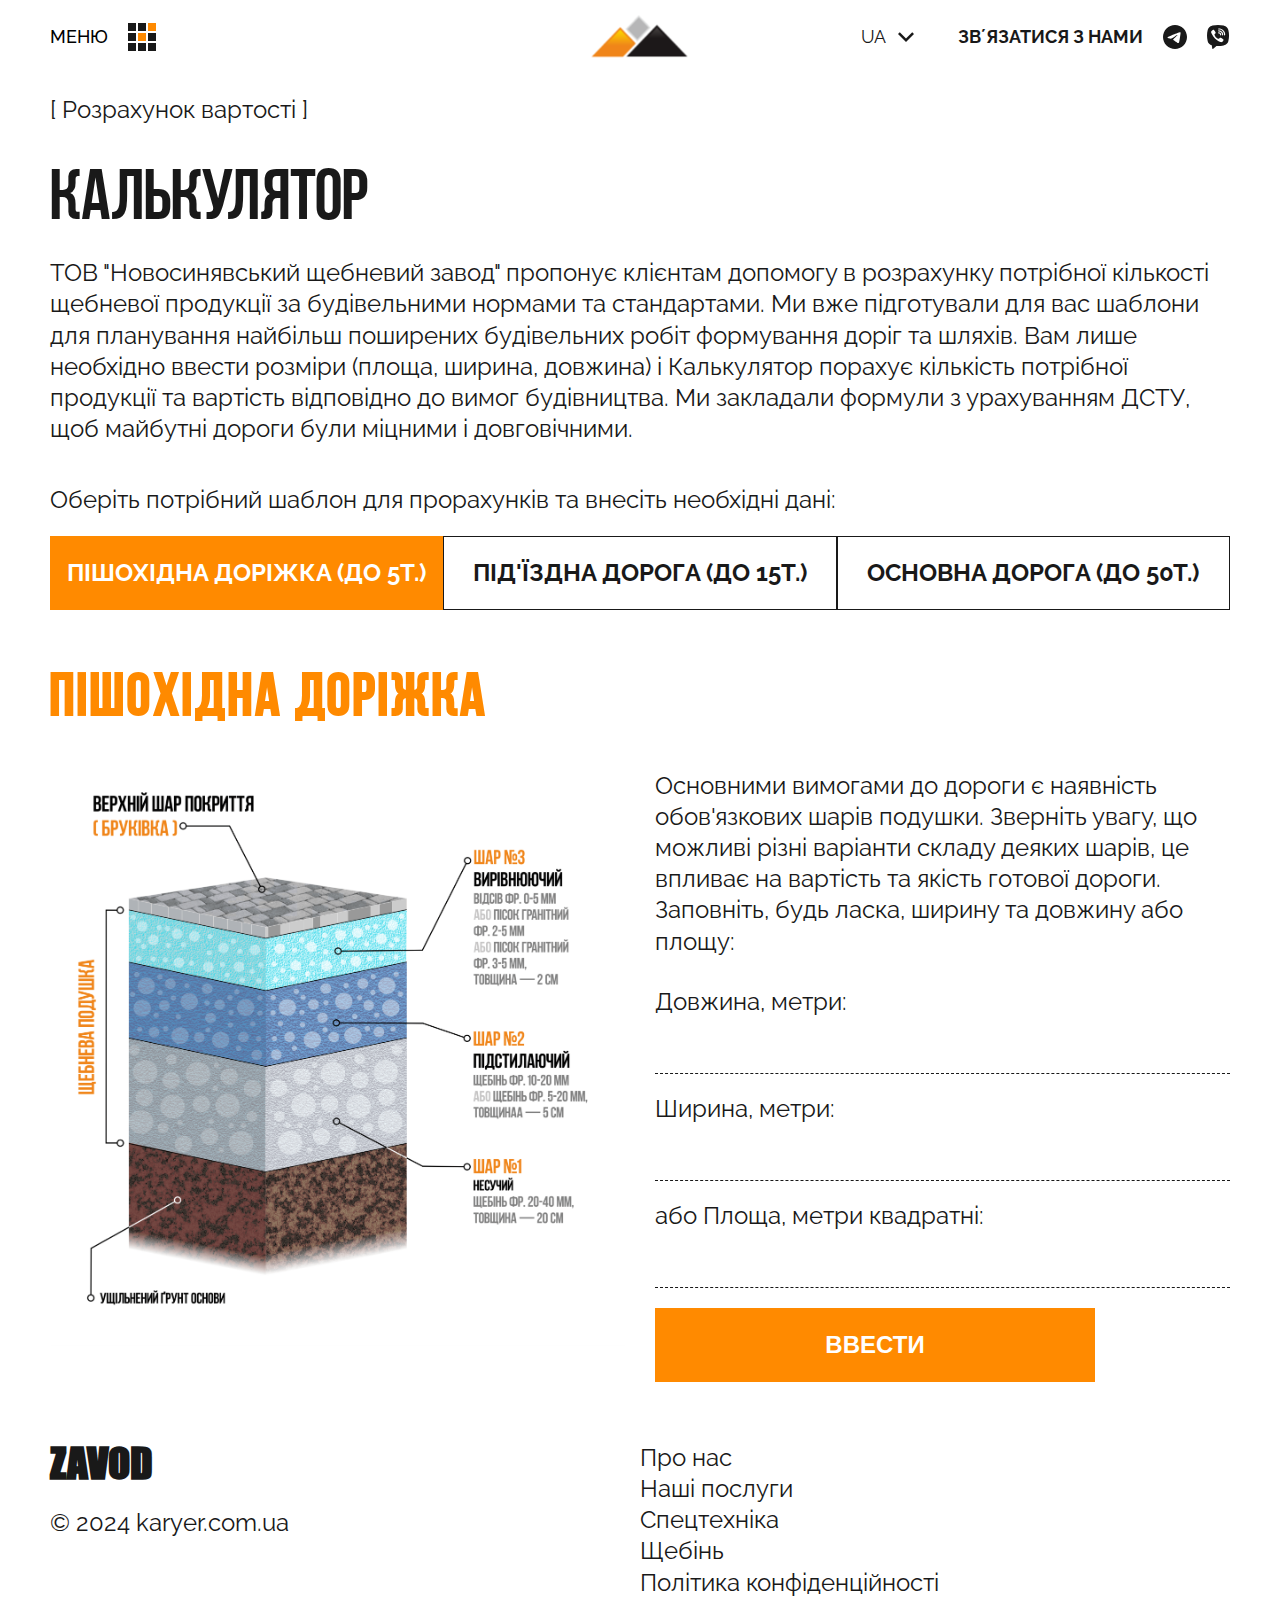
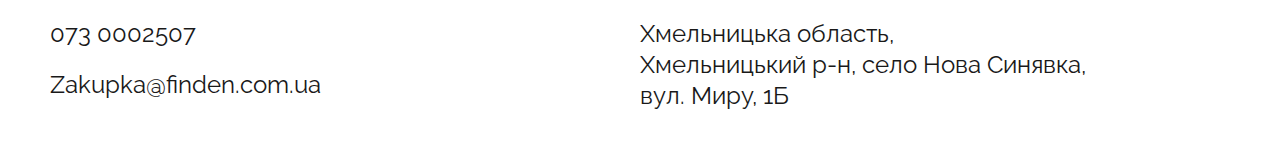
==== calculator.html @ 036e095b "Added action buttons to calculator page" ====
<!DOCTYPE html>
<html>
<head lang="en">
    <title></title>
    <meta charset="utf-8">
    <meta name="keywords" content="">
    <meta name="description" content="">
    <meta name="format-detection" content="telephone=no">
    <meta name="viewport" content="width=device-width">
    <link type="text/css" rel="stylesheet" href="assets/css/slick.css">
    <link type="text/css" rel="stylesheet" href="assets/css/styles.css">
    <link type="text/css" rel="stylesheet" href="assets/fonts/fonts.css">
</head>
<body>
<div class="wrap">
    <header>
        <div class="header__inner-wrap">
            <div class="header__menu-block open-block">
                <button>
                    <span>Меню</span>
                    <img src="assets/images/menu.svg" alt="menu"/>
                </button>
            </div>
            <div class="header__menu-block close-block">
                <button>
                    <img src="assets/images/close.svg" alt="menu"/>
                    <span>Закрити</span>
                </button>
            </div>
            <a href="index.html" class="header__logo">
                <img src="assets/images/logo.png" alt="logo"/>
            </a>
            <div class="header__info-block">
                <div class="lang-dropdown">
                    <div class="lang-dropdown__main">
                        <span class="lang-dropdown__selected">UA</span>
                        <img src="assets/images/arrow_up.svg" alt="arrow_up"/>
                    </div>
                    <ul class="lang-dropdown__options">
                        <li><a href="#">UA</a></li>
                        <li><a href="#">EN</a></li>
                    </ul>
                </div>
                <div class="social-block">
                    <span>Звʼязатися з нами</span>
                    <a href="#"><img src="assets/images/telegram.svg" alt="telegram"/></a>
                    <a href="#"><img src="assets/images/viber.svg" alt="viber"/></a>
                </div>
            </div>
            <div class="header__menu">
                <div class="header__menu-wrap">
                    <ul class="header__main-list">
                        <li>
                            <a href="production.html" class="header__submenu-link">продукція</a>
                            <div class="header__submenu">
                                <ul>
                                    <li><a href="product.html">щебінь 0-40</a></li>
                                    <li><a href="product.html">щебінь 0-40 1 сорт </a></li>
                                    <li><a href="product.html">щебінь 0-70</a></li>
                                    <li><a href="product.html">щебінь 0-5</a></li>
                                </ul>
                                <ul>
                                    <li><a href="product.html">щебінь 5-10</a></li>
                                    <li><a href="product.html">щебінь 10-20</a></li>
                                    <li><a href="product.html">щебінь 20-40</a></li>
                                    <li><a href="product.html">щебінь 40-70</a></li>
                                </ul>
                                <ul>
                                    <li><a href="product.html">щебінь 5-40</a></li>
                                    <li><a href="product.html">щебінь 40-100</a></li>
                                    <li><a href="product.html">щебінь 3-5</a></li>
                                </ul>
                            </div>
                        </li>
                        <li><a href="#">Спецтехніка</a></li>
                        <li><a href="#">Самоскиди</a></li>
                        <li><a href="#">Карʼєри</a></li>
                        <li><a href="#">Про нас</a></li>
                        <li><a href="certification.html">Сертифікація </a></li>
                        <li><a href="#">Наші роботи</a></li>
                        <li><a href="#">Виробництво</a></li>
                        <li><a href="contact.html">Контакти</a></li>
                    </ul>
                    <div class="mobile-lang-dropdown">
                        <ul>
                            <li><a href="#">Ua</a></li>
                            <li><a href="#">En</a></li>
                        </ul>
                    </div>
                    <div class="header__menu-contact-block">
                        <div class="social-block">
                            <span>Звʼязатися з нами</span>
                            <a href="tel:+380730002507" class="header__phone">073 0002507</a>
                            <a href="#"><img src="assets/images/telegram.svg" alt="telegram"/></a>
                            <a href="#"><img src="assets/images/viber.svg" alt="viber"/></a>
                        </div>
                        <a href="mailto:zakupka@finden.com.ua" class="header__mail">Zakupka@finden.com.ua</a>
                        <p class="header__address">Хмельницька область, Хмельницький р-н,<br/>село Нова Синявка, вул.
                            Миру, 1Б</p>
                    </div>
                </div>
                <div class="header__img-wrap"></div>
            </div>
        </div>
    </header>
    <main>
        <section>
            <div class="calc-wrap">
                <p class="block-naming">[ Розрахунок вартості ] </p>
                <h2>Калькулятор</h2>
                <p>ТОВ "Новосинявський щебневий завод" пропонує клієнтам допомогу в розрахунку потрібної кількості
                    щебневої продукції за будівельними нормами та стандартами. Ми вже підготували для вас шаблони для
                    планування найбільш поширених будівельних робіт формування доріг та шляхів. Вам лише необхідно
                    ввести розміри (площа, ширина, довжина) і Калькулятор порахує кількість потрібної продукції та
                    вартість відповідно до вимог будівництва. Ми закладали формули з урахуванням ДСТУ, щоб майбутні
                    дороги були міцними і довговічними.</p>
                <p>Оберіть потрібний шаблон для прорахунків та внесіть необхідні дані:</p>
                <div class="custom-tabs">
                    <ul>
                        <li data-tab="#tab1">Пішохідна доріжка (до 5т.)</li>
                        <li data-tab="#tab2">Під'їздна дорога (до 15т.)</li>
                        <li data-tab="#tab3">Основна дорога (до 50т.)</li>
                    </ul>
                    <div class="tab-wrap">
                        <div id="tab1">
                            <h3>Пішохідна доріжка</h3>
                            <div class="tab-grid">
                                <div><img src="./assets/images/road1.png" alt=""/></div>
                                <div>
                                    <p class="tab-desc">
                                        Основними вимогами до дороги є наявність обов'язкових шарів подушки.
                                        Зверніть увагу, що можливі різні варіанти складу деяких шарів, це впливає на вартість та якість готової дороги.
                                    </p>
                                    <p>Заповніть, будь ласка, ширину та довжину або площу:</p>
                                    <form class="calculator-form">
                                        <div class="calculator-form__inner-wrap">
                                            <label for="road1_length">Довжина, метри:</label><input
                                                id="road1_length" type="text"/>
                                            <label for="road1_width">Ширина, метри:</label><input
                                                id="road1_width" type="email"/>
                                            <label for="road1_square">або Площа, метри квадратні:</label><input
                                                id="road1_square" type="text"/>
                                        </div>
                                        <button class="btn">
                                            <span>Ввести</span>
                                        </button>
                                    </form>
                                </div>
                            </div>
                        </div>
                        <div id="tab2">
                            <h3>Під'їздна дорога</h3>
                            <div class="tab-grid">
                                <div>
                                    <img src="./assets/images/road2.png" alt=""/>
                                </div>
                                <div>
                                    <p class="tab-desc">
                                        Основними вимогами до дороги є наявність обов'язкових шарів подушки.
                                        Зверніть увагу, що можливі різні варіанти складу деяких шарів, це впливає на вартість та якість готової дороги.
                                    </p>
                                    <p>Заповніть, будь ласка, ширину та довжину або площу:</p>
                                    <form class="calculator-form">
                                        <div class="calculator-form__inner-wrap">
                                            <label for="road2_length">Довжина, метри:</label><input
                                                id="road2_length" type="text"/>
                                            <label for="road2_width">Ширина, метри:</label><input
                                                id="road2_width" type="email"/>
                                            <label for="road2_square">або Площа, метри квадратні:</label><input
                                                id="road2_square" type="text"/>
                                        </div>
                                        <button class="btn">
                                            <span>Ввести</span>
                                        </button>
                                    </form>
                                </div>
                            </div>
                        </div>
                        <div id="tab3">
                            <h3>Основна дорога</h3>
                            <div class="tab-grid">
                                <div><img src="./assets/images/road3.png" alt=""/></div>
                                <div>
                                    <p class="tab-desc">
                                        Основними вимогами до дороги є наявність обов'язкових шарів подушки.
                                        Зверніть увагу, що можливі різні варіанти складу деяких шарів, це впливає на вартість та якість готової дороги.
                                    </p>
                                    <p>Заповніть, будь ласка, ширину та довжину або площу:</p>
                                    <form class="calculator-form">
                                        <div class="calculator-form__inner-wrap">
                                            <label for="road3_length">Довжина, метри:</label><input
                                                id="road3_length" type="text"/>
                                            <label for="road3_width">Ширина, метри:</label><input
                                                id="road3_width" type="email"/>
                                            <label for="road3_square">або Площа, метри квадратні:</label><input
                                                id="road3_square" type="text"/>
                                        </div>
                                        <button class="btn">
                                            <span>Ввести</span>
                                        </button>
                                    </form>
                                </div>
                            </div>
                        </div>
                    </div>
                </div>
                <div class="custom-table">
                    <p>Будь ласка, оберіть зі спадних списків бажаний варіант будівельного матеріалу та отримайте
                        приблизну кінцеву вартість замовлення для ТОВ "Новосинявський щебневий завод":</p>
                </div>
            </div>
            <div class="calc-btn-row">
                <button class="btn">Згенерувати PDF</button>
                <button class="btn">Надіслати замовлення</button>
            </div>
        </section>
    </main>
    <footer class="footer">
        <div class="footer__title-block">
            <h3>Zavod</h3>
            <p>© 2024 karyer.com.ua</p>
        </div>
        <div class="social-block">
            <span>Звʼязатися з нами</span>
            <a href="#"><img src="assets/images/telegram_footer.svg" alt="telegram"/></a>
            <a href="#"><img src="assets/images/viber_footer.svg" alt="viber"/></a>
        </div>
        <div class="footer__page-links">
            <a href="#">Про нас</a>
            <a href="#">Наші послуги</a>
            <a href="#">Спецтехніка</a>
            <a href="#">Щебінь</a>
            <a href="#">Політика конфіденційності</a>
        </div>
        <div class="footer__mail-block">
            <a href="tel:+380730002507">073 0002507</a>
            <a href="mailto:zakupka@finden.com.ua">Zakupka@finden.com.ua</a>
        </div>
        <div class="footer__address-block">
            <p>Хмельницька область, <br class="desktop-show"/>Хмельницький<br class="mobile-show"/> р-н, село Нова <br
                    class="desktop-show tablet-hide"/>Синявка, <br class="tablet-show"/>вул. Миру, 1Б</p>
        </div>
        <div class="footer__logo-block">
            <a href="index.html"><img src="assets/images/logo.png" alt="logo"/></a>
            <p>&copy; 2024</p>
        </div>
    </footer>
</div>
<script src="assets/js/jquery-3.7.1.min.js"></script>
<script src="assets/js/slick.min.js"></script>
<script type="text/javascript" src="assets/js/script.js"></script>
</body>
</html>
---- assets/css/styles.css ----
body {
    font: normal 24px 'Raleway', sans-serif;
    background: #ffffff;
    color: #191919;
}

.wrap {
    margin: 0 auto;
    max-width: 1920px;
    padding: 0 50px;
}

* {
    outline: none;
    box-sizing: border-box;
}

body, html, p, h1, h2, h3, h4, h5, menu, nav, ul, ul li, ol, dl, dt, dd {
    margin: 0;
    padding: 0;
}

p, span, a {
    line-height: 1.3em;
}

menu, nav, ul, ul li, ol, dl, dt, dd {
    list-style: none;
}

a, a:visited, a:active, a:link {
    color: #939393;
    text-decoration: none;
}

a:hover {
    color: #191919;
    text-decoration: none;
}

:focus {
    outline: none !important;
}

a img {
    display: block;
    border: none;
}

form, menu, iframe {
    display: block;
    margin: 0;
    padding: 0;
    border: none;
}

h2, h1 {
    font-family: 'AABebasNeue', sans-serif;
    font-size: 100px;
    line-height: 1em;
    font-weight: 400;
}

h2 span, h1 span {
    color: #FF8A00;
}

.btn {
    display: flex;
    justify-content: center;
    align-items: center;
    width: 440px;
    height: 74px;
    border: none;
    padding: 0;
    background: #FF8A00;
    cursor: pointer;
    color: #ffffff;
    text-transform: uppercase;
    font-weight: 700;
    font-size: 24px;
}

.btn:hover {
    color: #ffffff;
}

.btn span {
    color: #ffffff;
    font-size: 24px;
    line-height: 1.4em;
    font-weight: 700;
    text-transform: uppercase;
}

.prev-btn, .next-btn {
    display: block;
    position: relative;
    width: 70px;
    height: 70px;
    cursor: pointer;
}

.prev-btn {
    border: 1px solid #B4B4B4;
}

.next-btn {
    border: 1px solid #FF8A00;
}

.prev-btn:before, .next-btn:before {
    content: '';
    position: absolute;
    left: 50%;
    top: 50%;
    width: 12px;
    height: 10px;
    transform: translate(-50%, -50%);
}

.prev-btn:before {
    background: url('../images/prev_arr.svg') no-repeat left top;
}

.next-btn:before {
    background: url('../images/next_arr.svg') no-repeat left top;
}

.mobile-show, .tablet-show {
    display: none;
}

@media screen and (max-width: 960px) {
    .desktop-show, .tablet-show {
        display: none;
    }

    .mobile-show {
        display: block;
    }

    .btn {
        width: 100%;
        height: 68px;
        font-size: 20px;
    }

    .btn span {
        font-size: 20px;
    }
}

/*header*/

.header__inner-wrap {
    display: flex;
    justify-content: space-between;
    align-items: center;
    position: relative;
    height: 74px;
}

.header__menu-block button {
    display: flex;
    align-items: center;
    column-gap: 20px;
    font-size: 18px;
    padding: 0;
    background: none;
    border: none;
    cursor: pointer;
}

.header__menu-block button span {
    font-family: 'Raleway', sans-serif;
    font-weight: 500;
    line-height: 1.2em;
    text-transform: uppercase;
}

.close-block.show {
    display: flex;
}

.close-block, .open-block.hide {
    display: none;
}

.header__logo {
    position: absolute;
    left: 50%;
    top: 50%;
    transform: translate(-50%, -50%);
}

.header__info-block {
    display: flex;
    align-items: center;
    column-gap: 40px;
}

.lang-dropdown {
    position: relative;
    cursor: pointer;
}

.lang-dropdown__main {
    display: flex;
    align-items: center;
    column-gap: 8px;
}

.lang-dropdown__selected {
    font-size: 18px;
    line-height: 1.2em;
}

.lang-dropdown__options {
    display: none;
    position: absolute;
    right: 0;
    top: 110%;
    width: 100%;
    background: #ffffff;
    border: 2px solid #FF8A00;
    z-index: 60;
}

.lang-dropdown__options a {
    display: block;
    padding: 4px 2px;
    font-size: 18px;
    line-height: 1.2em;
    color: #191919;
    text-transform: capitalize;
}

.lang-dropdown__options a:hover {
    color: #FF8A00;
}

.rotated-arr {
    transform: rotate(180deg);
}

.social-block {
    display: flex;
    column-gap: 20px;
    align-items: center;
}

.social-block span {
    font-size: 18px;
    font-weight: 700;
    line-height: 1.2em;
    text-transform: uppercase;
}

.header__menu {
    display: none;
    z-index: 2;
    background: #ffffff;
}

.header__menu.active {
    display: grid;
    grid-template-columns: 4fr 1fr;
    position: absolute;
    left: -50px;
    top: 100%;
    min-width: calc(100% + 100px);
    z-index: 50;
}

.header__menu-wrap {
    padding-top: 55px;
    padding-left: 50px;
}

.header__main-list {
    padding-bottom: 64px;
}

.header__main-list > li > a {
    font-family: 'AABebasNeue', sans-serif;
    font-size: 60px;
    line-height: 1em;
    margin-bottom: 4px;
}

.header__submenu {
    display: grid;
    padding-bottom: 34px;
   /* grid-template-columns: repeat(auto-fit, minmax(150px, 1fr));*/
    grid-template-columns: 1fr 1fr 1fr;
    row-gap: 10px;
}

.header__submenu a {
    position: relative;
    font-family: 'Raleway', sans-serif;
    font-size: 16px;
    line-height: 1.2em;
    color: #191919;
    margin-bottom: 6px;
    transition: all 300ms linear;
    padding-left: 0;
}

.header__submenu a:before, .header__submenu a:after {
    content: "";
    position: absolute;
    background: #191919;
    transition: all 300ms linear;
    opacity: 0;
}

.header__submenu a:before {
    width: 13px;
    height: 1px;
    left: 2px;
    top: 8px;
}

.header__submenu a:after {
    width: 1px;
    height: 13px;
    left: 8px;
    top: 2px;
}

.header__submenu a:hover {
    color: #FF8A00;
    padding-left: 24px;
}

.header__submenu a:hover:before, .header__submenu a:hover:after {
    opacity: 1;
    background: #FF8A00;
}

.header__menu-contact-block {
    display: flex;
    justify-content: space-between;
    align-items: flex-start;
    padding-bottom: 35px;
}

.header__menu-contact-block a {
    color: #191919;
    font-size: 16px;
    line-height: 1.2em;
}

.header__menu-contact-block p {
    font-size: 14px;
    line-height: 1.2em;
    padding-right: 10px;
}

.header__menu .social-block span {
    display: none;
}

.header__img-wrap {
    position: relative;
    overflow: hidden;
}

.header__img-wrap:before, .header__img-wrap:after {
    content: "";
    position: absolute;
    z-index: 10;
    left: 0;
    width: 100%;
    height: 35%;
}

.header__img-wrap:before {
    top: 0;
    background: linear-gradient(to bottom, rgba(0, 0, 0, 255), rgba(0, 0, 0, 0));
}

.header__img-wrap:after {
    bottom: 0;
    background: linear-gradient(to bottom, rgba(0, 0, 0, 0), rgba(0, 0, 0, 255));
}

.header__img-wrap {
    background: url('../images/menu-img.jpg') no-repeat center center;
    background-size: cover;
}

.header__img-wrap img {
    /* display: block;
     width: 100%;
     height: 100%;
     object-fit: cover;
     object-position: center;*/
}

.mobile-lang-dropdown {
    display: none;
}

@media screen and (max-width: 1450px) {
    .header__main-list {
        padding-bottom: 35px;
    }

    .header__menu-contact-block {
        flex-direction: column;
        row-gap: 15px;
    }
}

@media screen and (max-width: 960px) {
    .header__menu-block button span, .header__info-block, .header__img-wrap, .header__phone, .header__mail, .header__address {
        display: none;
    }

    .wrap {
        padding: 0 16px;
    }

    .header__menu-block {
        order: 2;
    }

    .header__logo {
        left: 0;
        transform: translate(0, -50%);
    }

    .header__logo img {
        width: 54px;
        height: 24px;
    }

    .header__inner-wrap {
        height: 64px;
        justify-content: flex-end;
    }

    .header__menu.active {
        left: -16px;
        min-width: calc(100% + 32px);
        grid-template-columns: 1fr;
    }

    .header__menu-wrap {
        padding-top: 22px;
        padding-left: 16px;
    }

    .header__main-list {
        padding-bottom: 44px;
    }

    .header__main-list > li > a {
        font-size: 42px;
    }

    .header__submenu-link {
        margin-bottom: 20px;
    }

    .header__submenu {
        padding-left: 32px;
        padding-bottom: 14px;
        grid-template-columns: 1fr;
        row-gap: 0;
    }

    .header__menu-contact-block {
        flex-direction: row;
        row-gap: 0;
    }

    .header__menu .social-block span {
        display: block;
    }

    .mobile-lang-dropdown {
        display: block;
        margin-bottom: 28px;
    }

    .mobile-lang-dropdown ul {
        display: flex;
    }

    .mobile-lang-dropdown li:first-child {
        position: relative;
        padding-right: 16px;
    }

    .mobile-lang-dropdown li:first-child:before {
        content:'';
        position: absolute;
        right: 0;
        top: 50%;
        transform: translate(0, -50%);
        width: 1px;
        height: 24px;
        background: #939393;
    }

    .mobile-lang-dropdown li:last-child {
        padding-left: 16px;
    }

    .mobile-lang-dropdown a {
        display: block;
        font-size: 18px;
        line-height: 1.5em;
        font-weight: 500;
        color: #939393;
    }

    .mobile-lang-dropdown .active a {
        color: #191919;
    }
}

/*hero slider section */

.hero-slider-wrap {
    position: relative;
    margin-left: -50px;
    margin-right: -50px;
}

.hero-slider__item {
    position: relative;
}

.hero-slider__item:before {
    content: "";
    position: absolute;
    z-index: 10;
    left: 0;
    width: 100%;
    height: 100%;
    bottom: 0;
    background: linear-gradient(to bottom, rgba(0, 0, 0, 0), rgba(0, 0, 0, 255));
}

.hero-slider__item img {
    width: 100%;
}

.hero-slider__item h2 {
    position: absolute;
    left: 50px;
   /* top: 50%;*/
    top: 48%;
    transform: translate(0, -50%);
    width: 1216px;
    font-family: 'AABebasNeue', sans-serif;
    font-size: 140px;
    font-weight: 400;
   /* line-height: 0.9em;*/
    line-height: 0.96em;
    color: #ffffff;
    z-index: 15;
}

.hero-slider__links {
    position: absolute;
    left: 0;
    bottom: 18%;
    width: 100%;
    display: flex;
    justify-content: center;
    z-index: 15;
}

.hero-slider__links a {
    display: flex;
    flex-direction: column;
    align-items: center;
    width: 190px;
    height: 122px;
    margin: 0 16px;
    row-gap: 8px;
    color: #ffffff;
}

.hero-slider__links a:hover {
    color: #ffffff;
}

.hero-slider__link-wrap div {
    width: 100%;
    height: 85px;
    background-size: contain;
    background-position: center;
    background-repeat: no-repeat;
}

.hero-slider__link1 div {
    background-image: url('../images/rubble.svg');
}

.hero-slider__link1:hover div {
    background-image: url('../images/rubble_hover.svg');
}

.hero-slider__link2 div {
    background-image: url('../images/shipping.svg');
}

.hero-slider__link2:hover div {
    background-image: url('../images/shipping_hover.svg');
}

.hero-slider__link3 div {
    background-image: url('../images/calculator.svg');
}

.hero-slider__link3:hover div {
    background-image: url('../images/calculator_hover.svg');
}

.hero-slider__link4 div {
    background-image: url('../images/construction.svg');
}

.hero-slider__link4:hover div {
    background-image: url('../images/construction_hover.svg');
}

@media screen and (max-width: 1480px) {
    .hero-slider__item h2 {
        font-size: 90px;
        width: 900px;
    }

    .hero-slider__links {
        bottom: 8%;
    }

    .hero-slider__links a span {
        font-size: 22px;
    }
}

@media screen and (max-width: 960px) {
    .hero-slider-wrap {
        margin-left: -16px;
        margin-right: -16px;
    }

    .hero-slider-wrap:before {
        height: 40%;
    }

    .hero-slider__item h2 {
        width: 320px;
        font-size: 72px;
        left: 16px;
        top: auto;
        bottom: 22.26%;
        transform: translate(0, 0);
    }

    .hero-slider__link-wrap div {
        height: 54px;
    }

    .hero-slider__links {
        bottom: 6.4%;
    }

    .hero-slider__links a {
        width: 82px;
        height: 74px;
        margin: 0 8px;
    }

    .hero-slider__links a span {
        font-size: 12px;
    }

    .hero-slider__item img, .hero-slider__item video {
        height: calc(100vh - 64px);
        object-fit: cover;
        object-position: center;
    }

    .hero-slider__link3 .desktop-show + span {
        text-transform: uppercase;
    }
}

@media screen and (max-width: 335px) {
    .hero-slider__item h2 {
        left: 10px;
        font-size: 65px;
        width: 90%;
    }
}

/*about*/

.about {
    display: grid;
    grid-template-columns: 1fr 3fr;
    padding-top: 260px;
    padding-bottom: 100px;
}

.about__title-block {
    width: 1214px;
    margin-bottom: 20px;
}

.about__text-block {
    width: 1002px;
    margin-bottom: 60px;
}

.about a {
    color: #FF8A00;
    font-weight: 600;
}

.about-img-row {
    display: grid;
    grid-template-columns: 1fr 3fr;
    grid-column-gap: 20px;
    margin-left: -50px;
    margin-right: -50px;
}

.about-img-row img {
    width: 100%;
    height: 100%;
    object-fit: cover;
    object-position: center;
}

.more {
    position: relative;
    padding-right:20px;
}

.more:before {
    position: absolute;
    content:'';
    right:0;
    top: 50%;
    transform: translate(0, -50%);
    width: 9px;
    height: 17px;
    background: url('../images/more.svg') no-repeat left top;
}

@media screen and (max-width: 1450px) {
    .about {
        grid-template-columns: 1fr;
        padding-top: 60px;
        padding-bottom: 60px;
    }

    .about h2 {
        font-size: 75px;
    }

    .about .block-naming {
        padding-bottom: 24px;
    }

    .about__title-block {
        width: 100%;
        margin-bottom: 24px;
    }

    .about__text-block {
        width: 100%;
        margin-bottom: 24px;
    }

}

@media screen and (max-width: 960px) {
    .about {
        padding-top: 140px;
        padding-bottom: 40px;
    }

    .about p {
        font-size: 16px;
    }

    .about .block-naming {
        padding-left: 32px;
    }

    .about h2 {
        font-size: 36px;
    }

    .about__text-block {
        padding-left: 32px;
        margin-bottom: 16px;
    }

    .about a {
        font-size: 18px;
        padding-left: 32px;
    }

    .about-img-row {
        grid-template-columns: 1fr 1.4fr;
        margin-left: 0;
        margin-right: 0;
        column-gap: 8px;
    }

    .more:before {
        transform: translate(0, -50%) scale(0.7);
    }
}

/*advantages*/

.advantages {
    display: grid;
    grid-template-columns: 1fr 3fr;
    padding-top: 260px;
    padding-bottom: 260px;
}

.advantages h2 {
    margin-bottom: 40px;
}

.advantages__text-block {
    margin-bottom: 80px;
    width: 1126px;
}

.advantages__number-block {
    display: flex;
    justify-content: space-between;
    width: 1146px;
    margin-bottom: 80px;
}

.advantages__number-column {
    display: flex;
    flex-direction: column;
}

.advantages__number-column span {
    font-family: 'AABebasNeue', sans-serif;
    font-size: 160px;
    line-height: 1em;
    color: #FF8A00;
}

@media screen and (max-width: 1450px) {
    .advantages {
        grid-template-columns: 1fr;
        padding-top: 60px;
        padding-bottom: 60px;
    }

    .advantages h2 {
        font-size: 75px;
        margin-bottom: 24px;
    }

    .advantages .block-naming {
        padding-bottom: 24px;
    }

    .advantages__text-block {
        width: 100%;
        margin-bottom: 40px;
    }

    .advantages__number-block {
        width: 100%;
        margin-bottom: 50px;
    }

    .advantages__number-block span {
        font-size: 100px;
    }
}

@media screen and (max-width: 960px) {
    .advantages {
        grid-template-columns: 1fr;
        padding-top: 140px;
        padding-bottom: 140px;
    }

    .advantages .block-naming {
        padding-left: 32px;
    }

    .advantages h2 {
        width: 240px;
        font-size: 36px;
        margin-bottom: 12px;
    }

    .advantages p {
        font-size: 16px;
    }

    .advantages__text-block {
        padding-left: 32px;
    }

    .advantages__number-block {
        flex-direction: column;
        row-gap: 24px;
        margin-bottom: 60px;
        padding-left: 32px;
    }

    .advantages__number-column span {
        font-size: 72px;
    }

    .advantages .btn span {
        font-size: 20px;
    }
}

/* manufacturing slider*/

.m-slider-wrap {
    padding-bottom: 260px;
}

.m-slider {
    margin-left: -50px;
    margin-right: -50px;
}

.slider__title-block {
    display: flex;
    justify-content: space-between;
    align-items: center;
    margin-bottom: 40px;
}

.slider__btn-group {
    display: flex;
    column-gap: 30px;
}

.m-slider__item img {
    width: 100%;
}

.mobile-show {
    display: none;
}

.grey-line__wrap {
    display: none;
}

@media screen and (max-width: 1450px) {
    .m-slider-wrap {
        padding-bottom: 60px;
    }
}

@media screen and (max-width: 960px) {
    .m-slider-wrap {
        padding-bottom: 140px;
    }

    .m-slider-wrap h2 {
        font-size: 36px;
    }

    .slider__title-block {
        margin-bottom: 20px;
    }

    .desktop-show {
        display: none;
    }

    .mobile-show {
        display: flex;
    }

    .m-slider {
        margin-left: 0;
        margin-right: 0;
    }

    .m-slider__item img {
        height: 444px;
        object-fit: cover;
        object-position: center;
    }

    .slider__btn-group {
        column-gap: 6px;
    }

    .prev-btn, .next-btn {
        width: 36px;
        height: 36px;
    }

    .prev-btn:before, .next-btn:before {
        transform: translate(-50%, -50%) scale(0.7);
    }

    .slider__mobile-panel {
        display: flex;
        column-gap: 12px;
        align-items: center;
        padding-top: 20px;
        padding-left: 32px;
    }

    .grey-line__wrap {
        display: block;
    }

    .grey-line__wrap {
        width: 100%;
    }

    .grey-line__wrap ul {
        display: flex;
        align-items: center;
        width: 100%;
    }

    .grey-line__wrap ul li {
        width: 100%;
        height: 1px;
        background-color: #B4B4B4;
    }

    .grey-line__wrap ul li.slick-active {
        background-color: #000000;
    }

    .grey-line__wrap ul li button{
        display: none;
    }
}

/* connect (form and map section) */

.connect {
    display: grid;
    grid-template-columns: 1fr 1fr;
    column-gap: 24px;
    padding-bottom: 200px;
}

.connect h2 {
    font-size: 80px;
    margin-bottom: 80px;
}

.form-wrap label, .form-wrap input, .form-wrap textarea {
    display: block;
    font-size: 32px;
    line-height: 1.4em;
    color: #B3B3B3;
    padding: 0;
}

.form-wrap input, .form-wrap textarea {
    width: 100%;
    border: none;
    border-bottom: 1px solid #B4B4B4;
    background: #ffffff;
}

.form-wrap input {
    margin-bottom: 54px;
    height: 38px;
}

/*.form-wrap input:-internal-autofill-selected {
    background: #ffffff !important;
    color: #B3B3B3 !important;
}*/

.form-wrap textarea {
    margin-bottom: 60px;
    resize: none;
    height: 80px;
}

.map-wrap iframe {
    width: 100%;
    height: 100%;
}

@media screen and (max-width: 1450px) {
    .connect h2 {
        margin-bottom: 20px;
    }

    .connect {
        padding-bottom: 60px;
    }
}

@media screen and (max-width: 960px) {

    .connect {
        grid-template-columns: 1fr;
        column-gap: 0;
        row-gap: 80px;
        padding-bottom: 140px;
    }

    .connect h2 {
        font-size: 36px;
        margin-bottom: 24px;
        max-width: 300px;
    }

    .form-wrap label, .form-wrap input, .form-wrap textarea {
        font-size: 16px;
    }

    .form-wrap input {
        height: 28px;
        margin-bottom: 16px;
    }

    .form-wrap textarea {
        height: 60px;
    }

    .map-wrap iframe {
        height: 220px;
    }
}

/*footer*/

.footer {
    display: grid;
    grid-template-columns: repeat(4, 1fr);
    padding-bottom: 150px;
}

.footer p, .footer a {
    font-size: 24px;
    color: #191919;
}

.footer h3 {
    font-family: 'Impact', sans-serif;
    font-size: 41px;
    line-height: 1.01em;
    text-transform: uppercase;
    margin-bottom: 24px;
}

.footer__page-links, .footer__mail-block {
    display: flex;
    flex-direction: column;
}

.footer__mail-block {
    row-gap: 20px;
}

.footer .social-block, .footer__logo-block {
    display: none;
}

@media screen and (max-width: 1450px) {
    .footer {
        grid-template-columns: repeat(2, 1fr);
        row-gap: 20px;
        padding-bottom: 40px;
    }

    .tablet-hide {
        display: none;
    }

    .tablet-show {
        display: block;
    }
}

@media screen and (max-width: 960px) {
    .footer {
        grid-template-columns: 1fr;
        padding-bottom: 20px;
        row-gap: 0;
    }

    .footer a, .footer p {
        font-size: 14px;
    }

    .footer__title-block {
        display: none;
    }

    .footer .social-block {
        display: flex;
        flex-wrap: wrap;
        column-gap: 12px;
        margin-bottom: 12px;
        order: 0;
    }

    .footer .social-block span {
        width: 100%;
        margin-bottom: 20px;
    }

    .footer__mail-block {
        order: 1;
        row-gap: 0;
        margin-bottom: 12px;
    }

    .footer__address-block {
        order: 2;
        margin-bottom: 24px;
    }

    .footer__page-links {
        order: 3;
        padding-left: 48px;
        margin-bottom: 32px;
    }

    .footer__mail-block a:first-of-type {
        font-size: 16px;
        margin-bottom: 12px;
    }

    .footer__mail-block a:nth-of-type(2) {
        font-weight: 600;
    }

    .footer__logo-block {
        display: flex;
        justify-content: space-between;
        align-items: center;
        order: 4;
    }

    .footer__logo-block img {
        width: 54px;
        height: 24px;
    }
}

/* production page */

.production-hero {
    position: relative;
    margin-left: -50px;
    margin-right: -50px;
}

.production-hero img {
    display: block;
    width: 100%;
    max-height: 916px;
   /* height: calc(100vh - 74px);*/
    object-fit: cover;
}

.production-hero h2 {
    position: absolute;
    left: 50px;
    bottom: 9%;
    font-size: 180px;
    color: #ffffff;
}

@media screen and (max-width: 1450px) {
    .production-hero h2 {
        font-size: 100px;
    }
}

@media screen and (max-width: 960px) {
    .production-hero {
        margin-left: -16px;
        margin-right: -16px;
    }

    .production-hero img {
        height: calc(100vh - 64px);
    }

    .production-hero h2 {
        font-size: 72px;
        left: 16px;
        width: 320px;
    }
}

@media screen and (max-width: 335px) {
    .production-hero h2 {
        left: 10px;
        font-size: 65px;
        width: 90%;
    }
}

/* price-block */

.price-block {
    padding-top: 260px;
    padding-bottom: 260px;
}

.price-block__warning-wrap {
    display: grid;
    grid-template-columns: 1fr 2fr;
    column-gap: 20px;
    margin-bottom: 60px;
}

.product-grid {
    display: grid;
    grid-template-columns: 1fr 1fr 1fr;
    column-gap: 20px;
    row-gap: 60px;
}

.product-item__inner-wrap {
    display: flex;
    flex-direction: column;
    height: 100%;
}

.product-item__frame {
    border: 1px solid #FF8A00;
    background: #ffffff;
    padding: 118px 32px;
    margin-bottom: 28px;
}

.product-item img {
    display: block;
    width: 100%;
    height: 100%;
    object-fit: cover;
}

/* aspect ratio for production page grid images!*/
.price-block .product-item__img-wrap {
    overflow: hidden;
    aspect-ratio: 529/278;
}

.product-item .btn {
    width: 100%;
    font-weight: 600;
    margin-top: auto;
}

.product-item h3 {
    color: #000000;
    font-size: 28px;
    font-weight: 700;
    margin-bottom: 10px;
}

.product-item__price {
    font-size: 42px;
    font-weight: 700;
    color: #FF8A00;
    margin-bottom: 40px;
}

@media screen and (max-width: 1450px) {

    .product-grid {
        grid-template-columns: 1fr 1fr;
    }

    .price-block__warning-wrap {
        grid-template-columns: 1fr;
        row-gap: 24px;
    }

    .price-block {
        padding-top: 100px;
        padding-bottom: 100px;
    }

    .product-item__frame {
        padding-top: 90px;
        padding-bottom: 90px;
    }
}

@media screen and (max-width: 960px) {
    .price-block p {
        font-size: 16px;
    }

    .price-block__warning-wrap {
        row-gap: 0;
        margin-bottom: 50px;
    }

    .price-block__warning {
        padding-left: 32px;
    }

    .product-grid {
        grid-template-columns: 1fr;
    }

    .price-block .block-naming {
        padding-left: 32px;
        margin-bottom: 24px;
    }

    .product-item p {
        font-size: 20px;
    }

    .product-item h3 {
        font-size: 20px;
    }

    .product-item__frame {
        padding: 10px;
    }
}

/* FAQ-block*/

.FAQ-block {
    padding-bottom: 200px;
}

.FAQ-block .block-naming {
    margin-bottom: 60px;
}

.FAQ__item {
    border-top: 1px solid #FF8A00;
    padding: 60px 30px 60px 0;
}

.FAQ__item:last-of-type {
    border-bottom: 1px solid #FF8A00;
}

.FAQ__item {
    display: flex;
    justify-content: space-between;
}

.FAQ__inner-wrap {
    display: flex;
}

.FAQ__number {
    padding-right: 128px;
}

.FAQ__question {
    font-size: 32px;
    font-weight: 700;
    cursor: pointer;
}

.FAQ__answer {
    padding-top: 28px;
}

.FAQ__btn-block {
    margin-left: 10px;
}

.FAQ__btn {
    display: flex;
    align-items: center;
    justify-content: center;
    width: 70px;
    height: 70px;
    padding: 0;
    background: #ffffff;
    border: 1px solid #FF8A00;
    cursor: pointer;
}

.FAQ__answer {
    display: none;
}

.FAQ__btn-up {
    background: #FF8A00;
}

.FAQ__btn-up img {
    transform: rotate(180deg);
}

@media screen and (max-width: 1450px) {
    .FAQ-block {
        padding-bottom: 100px;
    }

    .FAQ__number {
        padding-right: 50px;
    }

    .FAQ__question {
        font-size: 24px;
    }
}

@media screen and (max-width: 960px) {
    .FAQ__number {
        padding-right: 16px;
        font-size: 18px;
    }

    .FAQ-block .block-naming, .FAQ__answer {
        font-size: 16px;
    }

    .FAQ__question {
        font-size: 18px;
    }

    .FAQ__item {
        padding: 40px 0;
    }

    .FAQ__btn {
        width: 40px;
        height: 40px;
    }

    .FAQ__answer {
        padding-top: 20px;
    }
}

/* product page */

.product-hero {
    position: relative;
    margin-left: -50px;
    margin-right: -50px;
}

.product-hero:before {
    content: "";
    position: absolute;
    z-index: 10;
    left: 0;
    width: 100%;
    height: 100%;
    bottom: 0;
    background: linear-gradient(to bottom, rgba(0, 0, 0, 0), rgba(0, 0, 0, 255));
}

.product-hero img {
    display: block;
    width: 100%;
    /*height: calc(100vh - 74px);*/
    max-height: 916px;
    object-fit: cover;
}

.product-hero h2 {
    position: absolute;
    left: 50px;
    bottom: 5.46%;
    font-size: 180px;
    color: #ffffff;
    z-index: 15;
}

@media screen and (max-width: 1450px) {
    .product-hero h2 {
        font-size: 100px;
    }
}

@media screen and (max-width: 960px) {
    .product-hero {
        margin-left: -16px;
        margin-right: -16px;
    }

    .product-hero img {
        height: calc(100vh - 64px);
    }

    .product-hero h2 {
        font-size: 72px;
        left: 16px;
        width: 320px;
    }
}

@media screen and (max-width: 335px) {
    .product-hero h2 {
        left: 10px;
        font-size: 65px;
        width: 90%;
    }
}

/* feature-block*/

.feature-block {
    padding-top: 260px;
    padding-bottom: 180px;
}

.feature-block__wrap {
    display: grid;
    grid-template-columns: 1fr 2fr;
    column-gap: 22px;
}

.feature-block .block-naming {
    margin-bottom: 96px;
}

.feature-block__desc {
    padding: 40px;
    border: 1px solid #FF8A00;
}

.feature-block__row {
    display: flex;
    justify-content: space-between;
    align-items: center;
}

.feature-block__row:not(:last-of-type) {
    margin-bottom: 28px;
}

.feature-block__row:last-of-type {
    margin-bottom: 139px;
}

.feature-block h2, .feature-block h1 {
    margin-bottom: 27px;
}

.feature-block__title-wrap img {
    display: block;
    width: 100%;
    height: calc(100% - 127px);
    object-fit: cover;
}

.feature-block__btn-wrap {
    padding-top: 60px;
}

.test1 {
    background: pink;
}

.test2 {
    background: #FF8A00;
}

@media screen and (max-width: 1450px) {
    .feature-block {
        padding-top: 100px;
        padding-bottom: 100px;
    }

    .feature-block__desc {
        padding: 32px;
    }

    .feature-block__row {
        flex-direction: column;
        align-items: flex-start;
    }

    .feature-block__row:last-of-type {
        margin-bottom: 0;
    }
}

@media screen and (max-width: 960px) {
    .feature-block {
        padding-bottom: 40px;
    }

    .feature-block__wrap {
        grid-template-columns: 1fr;
    }

    .feature-block__title-wrap {
        order: 0;
    }

    .feature-block__desc-wrap {
        order: 1;
    }

    .feature-block__title-wrap img {
        height: 250px;
    }

    .feature-block h2, .feature-block h1 {
        font-size: 36px;
        margin-bottom: 24px;
    }

    .feature-block .block-naming {
        padding-left: 32px;
        padding-top: 24px;
        margin-bottom: 24px;
        font-size: 16px;
    }

    .feature-block__row span {
        font-size: 20px;
    }
}

/* usage-block*/
.feature-block + .usage-block {
    grid-template-columns: 1fr 2fr;
}

.usage-block {
    display: grid;
    grid-template-columns: 1fr;
    column-gap: 22px;
    padding-bottom: 260px;
}

.usage-block h2 {
    margin-bottom: 14px;
}


@media screen and (max-width: 1450px) {
    .feature-block + .usage-block, .usage-block {
        grid-template-columns: 1fr;
        padding-bottom: 100px;
    }

    .usage-block .block-naming {
        margin-bottom: 24px;
    }
}

@media screen and (max-width: 960px) {
    .usage-block {
        padding-bottom: 40px;
    }

    .usage-block h2 {
        font-size: 36px;
        margin-bottom: 24px;
    }

    .usage-block .block-naming {
        padding-left: 32px;
    }

    .usage-block p, .usage-block ul {
        font-size: 16px;
        padding-left: 32px;
    }
}

.usage-block__desc p, .usage-block__desc ul {
    margin-bottom: 30px;
}

.usage-block__desc li:not(:last-child) {
    margin-bottom: 20px;
}

/* alike-block*/

.alike-block {
    padding-bottom: 200px;
}

.alike-slider .product-item {
    margin-right: 20px;
}

.alike-slider .product-item:last-child {
    margin-right: 0;
}

.alike-slider .product-item__frame {
    padding: 64px;
}

/* aspect ratio for product page alike-slider */

.alike-slider .product-item__img-wrap {
    overflow: hidden;
    aspect-ratio: 465/386;
}

.alike-slider .slider__title-block {
    margin-bottom: 60px;
}

.alike-block .slider__btn-group {
    padding-right: 20px;
}

@media screen and (max-width: 1450px) {
    .alike-block {
        padding-bottom: 100px;
    }

    .alike-slider .product-item__frame {
        padding: 32px;
    }
}

@media screen and (max-width: 960px) {
    .alike-slider .product-item {
        margin-right: 0;
    }

    .alike-slider .product-item__frame {
        padding: 10px;
    }

    .alike-block .slider__btn-group {
        padding-right: 0;
    }

    .alike-block .block-naming {
        padding-left: 32px;
        font-size: 16px;
        margin-bottom: 4px;
    }

}

/*certification page*/
.certification-hero {
    position: relative;
    margin-left: -50px;
    margin-right: -50px;
}

.certification-hero:before {
    content: "";
    position: absolute;
    z-index: 10;
    left: 0;
    width: 100%;
    height: 100%;
    bottom: 0;
    background: linear-gradient(to bottom, rgba(0, 0, 0, 0), rgba(0, 0, 0, 255));
}

.certification-hero h2 {
    position: absolute;
    left: 50px;
    bottom: 17.46%;
    font-size: 180px;
    color: #ffffff;
    z-index: 15;
}

.certification-hero img {
    display: block;
    width: 100%;
    /*height: calc(100vh - 74px);*/
    max-height: 916px;
    object-fit: cover;
}

@media screen and (max-width: 1450px) {
    .certification-hero h2 {
        font-size: 100px;
    }
}

@media screen and (max-width: 960px) {
    .certification-hero {
        margin-left: -16px;
        margin-right: -16px;
    }

    .certification-hero img {
        height: calc(100vh - 64px);
    }

    .certification-hero h2 {
        font-size: 72px;
        left: 16px;
    }
}

.certification-block {
    padding-bottom: 260px;
}

.certification-slider .product-item {
    margin-right: 20px;
}

.certification-slider .product-item:last-child {
    margin-right: 0;
}

.certification-slider .product-item__frame {
    padding: 80px 120px;
    margin-bottom: 0;
}

/* aspect ratio for certification slider */

.certification-slider .product-item__img-wrap {
    overflow: hidden;
    aspect-ratio: 350/495;
}

.certification-block .slider__title-block {
    flex-direction: column;
    align-items: flex-start;
    margin-bottom: 0;
}

.certification-block__title-wrap {
    display: grid;
    grid-template-columns: 1fr 2fr;
    column-gap: 20px;
    padding-top: 260px;
    margin-bottom: 60px;
}

.certification-block__title-wrap h3 {
    margin-bottom: 20px;
}

h2 span {
    line-height: 1em;
}

@media screen and (max-width: 1450px) {
    .certification-block {
        padding-bottom: 100px;
    }

    .certification-block__title-wrap {
        padding-top: 100px;
    }

    .certification-block h2 {
        font-size: 80px;
    }

    .certification-slider .product-item__frame {
        padding: 32px;
    }
}

@media screen and (max-width: 960px) {
    .certification-block__title-wrap {
        grid-template-columns: 1fr;
        row-gap: 20px;
    }
    .certification-slider .product-item {
        margin-right: 0;
    }

    .certification-slider .product-item__frame {
        padding: 10px;
    }

    .certification-block .block-naming {
        padding-left: 32px;
        font-size: 16px;
        margin-bottom: 4px;
    }

    .certification-block h2 {
        font-size: 36px;
        margin-bottom: 20px;
    }

    .certification-block__title-wrap p {
        font-size: 16px;
    }
}

/* contact page*/

.contact-hero {
    position: relative;
    margin-left: -50px;
    margin-right: -50px;
}

.contact-hero:before {
    content: "";
    position: absolute;
    z-index: 10;
    left: 0;
    width: 100%;
    height: 100%;
    bottom: 0;
    background: linear-gradient(to bottom, rgba(0, 0, 0, 0), rgba(0, 0, 0, 255));
}

.contact-hero img {
    display: block;
    width: 100%;
    max-height: 916px;
    object-fit: cover;
}

.contact-hero h2 {
    position: absolute;
    left: 50px;
    bottom: 5.6%;
    font-size: 180px;
    color: #ffffff;
    z-index: 15;
    line-height: 0.9em;
}

.contact-connect {
    display: grid;
    grid-template-columns: 1fr 1fr;
    column-gap: 120px;
    padding-top: 260px;
    padding-bottom: 260px;
}

.contact-connect h2 {
    margin-bottom: 20px;
}

.contact-connect .contact-form {
    display: flex;
    flex-direction: column;
}

.contact-connect .contact-form .btn {
    align-self: flex-end;
}

.contact-info p, .contact-info a {
    font-size: 24px;
}

.contact-info a {
    color: #191919;
    font-weight: 600;
}

.contact-info  > div:not(:last-child) {
    padding-bottom: 60px;
}

.contact-info .block-naming {
    padding-bottom: 28px;
}

.contact-info .block-naming + p {
    font-weight: 600;
}

.geo {
    display: block;
    position: relative;
    padding-left: 84px;
}

.geo:before {
    content:'';
    position: absolute;
    left: 0;
    top: 0;
    width: 60px;
    height: 60px;
    background: url(../images/geo.svg) no-repeat left top;
}

@media screen and (max-width: 1450px) {
    .contact-hero h2 {
        font-size: 100px;
    }

    .contact-connect {
        padding-top: 100px;
        padding-bottom: 140px;
    }

    .contact-connect .contact-form .btn {
        align-self: flex-start;
    }
}

@media screen and (max-width: 960px) {
    .contact-hero {
        margin-left: -16px;
        margin-right: -16px;
    }

    .contact-hero img {
        height: calc(100vh - 64px);
    }

    .contact-hero h2 {
        font-size: 72px;
        left: 16px;
    }

    .contact-connect {
        grid-template-columns: 1fr;
        column-gap: 0;
        row-gap: 80px;
    }

    .contact-connect h2 {
        font-size: 36px;
        margin-bottom: 24px;
        max-width: 300px;
    }

    .contact-info p, .contact-info a {
        font-size: 16px;
        padding-left: 32px;
    }

    .certification-block h2 + p {
        padding-left: 32px;
    }

    .contact-info  > div:not(:last-child) {
        padding-bottom: 28px;
    }

    .contact-info .geo {
        padding-left: 60px;
        margin-left: 32px;
    }

    .contact-info .geo:before {
        transform-origin: 0 0;
        transform: scale(0.65);
    }
}
/* style fixes*/

/* to implement AFTER INSERTING span with social media name into tag a in header__info-block*/
.header__info-block .social-block a {
    display: flex;
    column-gap: 20px;
}
.header__info-block .social-block a span {
    color: #191919;
}

/*hiding product-hero in mobile version*/

@media screen and (max-width: 960px) {
    .product-hero {
        display: none;
    }

    .feature-block {
        padding-top: 24px;
    }
}

/* list items margin customization in mobile version*/

@media screen and (max-width: 960px) {
    .usage-block__desc ul li {
        margin-left: 20px;
    }
}

/* footer phone number style fixes*/

@media screen and (max-width: 960px) {
    .footer__mail-block a:first-of-type, .footer__mail-block a:nth-of-type(2) {
        margin-bottom: 12px;
        font-size: 16px;
        font-weight: 400;
    }

    .footer__mail-block a:nth-of-type(3) {
        font-weight: 600;
    }
}

/* hiding header-menu address block in mobile version */
@media screen and (max-width: 960px) {
    .header__menu .social-block ~ p {
        display: none;
    }
}

/* block naming padding fix on contact page in mobile version */
@media screen and (max-width: 960px) {
    .contact-info .block-naming {
        padding-bottom: 10px;
    }
}

/*calcualtor page*/

.calc-wrap .block-naming {
    padding-top: 20px;
    margin-bottom: 40px;
}

.calc-wrap h2 {
    margin-bottom: 20px;
}

.calc-wrap h2 + p {
    margin-bottom: 40px;
}

.calc-wrap h2 + p + p {
    margin-bottom: 20px;
}

.custom-tabs > ul {
    display: flex;
    justify-content: space-between;
    margin-bottom: 60px;
}

.custom-tabs > ul li {
    display: flex;
    justify-content: center;
    align-items: center;
    width: 440px;
    height: 74px;
    border: 1px solid #191919;
    padding: 0;
    background: #ffffff;
    cursor: pointer;
    color: #191919;
    text-transform: uppercase;
    font-weight: 700;
    font-size: 24px;
}

.custom-tabs > ul li.active-li {
    background: #FF8A00;
    color: #ffffff;
    border-color: #FF8A00;
}

.calc-wrap h3 {
    font-family: 'AABebasNeue', sans-serif;
    font-size: 90px;
    line-height: 1em;
    color: #FF8A00;
    margin-bottom: 40px;
    text-transform: uppercase;
    letter-spacing: 3px;
}

.tab-grid {
    display: grid;
    grid-template-columns: 1fr 1fr;
    column-gap: 30px;
}

.tab-grid img {
    width: 100%;
}

.tab-desc span {
    color: #FF8A00;
}

.calc-wrap form {
    padding-top: 30px;
}

.calc-wrap label {
    display: block;
    margin-bottom: 20px;
}

.calc-wrap input {
    display: block;
    width: 100%;
    height: 38px;
    border: none;
    border-bottom: 1px dashed #191919;
    background: #ffffff;
    margin-bottom: 20px;
    font-size: 32px;
    line-height: 1.4em;
    color: #FF8A00;
}

.custom-table {
    padding-top: 20px;
}

.custom-table p {
    padding-bottom: 30px;
}

.custom-table > p {
    display: none;
}

.t-layer a, .t-layer a:hover {
    color: #FF8A00;
}

/*table*/

.grid-table {
    display: grid;
    grid-template-columns: 0.8fr 1.5fr repeat(4, 1fr);
    grid-template-rows: repeat(5, auto);
    margin-bottom: 80px;
    border: 1px solid #191919;
}

.grid-table > div {
    display: flex;
    justify-content: center;
    align-items: center;
    background-color: #f0f0f0;
    padding: 10px;
    border: 1px solid #191919;
    border-bottom: 1px solid #ccc;
    border-right: 1px solid #ccc;
}

.grid-table > .merged {
    grid-column: 3 / 5;
}

.grid-table > div:nth-child(6n) {
    border-right: none;
}

.grid-table > div:nth-last-child(-n+6) {
    border-bottom: none;
}

.grid-table > div:nth-child(6n + 1):not(:first-child) {
    border-left: none;
}

.grid-table > div:nth-child(-n+6) {
    border-top: none;
}

.grid-table > div:first-child {
    border-left: none;
    border-top: none;
}

.grid-table > div:nth-child(-n+6)  {
    text-transform: uppercase;
    font-weight: 600;
}

.grid-table .t-layer {
    color: #FF8A00;
    text-transform: uppercase;
    justify-content: flex-start;
    font-weight: 600;
    font-size: 20px;
}

.grid-table .total-title {
    justify-content: flex-start;
    color: #FF8A00;
    text-transform: uppercase;
    font-weight: 600;
    font-size: 20px;
}

.grid-table .t-total {
    font-style: italic;
    font-weight: 600;
    letter-spacing: 2px;
}

/*custom select*/

.select-wrap {
    position: relative;
    width: 100%;
}

.calc-wrap .select-wrap {
    display: none;
    margin-bottom: 0;
}

.select-wrap:before {
    position: absolute;
    content: '';
    right: 0;
    top: 50%;
    transform(0 - 50 %);
    width: 6px;
    height: 6px;
    border-radius: 50%;
    background: red;
    z-index: 1;
}

.select-wrap select {
    width: 100%;
    border: none;
    border-bottom: 1px solid #363636;
    -webkit-appearance: none;
    -moz-appearance: none;
    appearance: none;
}


.select-proxy {
    position: relative;
    width: 100%;
    padding-bottom: 5px;
   /* padding-bottom: 10px;
    padding-right: 12px;*/
   /* border-bottom: 1px solid #363636;*/
    border: none;
    color: #191919;
}

.select-proxy[selected="selected"] {
    color: #363636;
}

/*.select-proxy span {
    position: absolute;
    right: 0;
    top: 6px;
    width: 12px;
    height: 12px;
    transition: transform 400ms ease;
}*/

/*.select-proxy span:before, .select-proxy span:after {
    content: "";
    position: absolute;
    background: #000000;
    left: 0;
    top: 5px;
    width: 100%;
    height: 2px;
}

.select-proxy span:after {
    transform: rotate(90deg);
}*/

.select-proxy span {
    position: absolute;
    right: -12px;
    top: -12px;
    width: 48px;
    height: 48px;
    transition: transform 400ms ease;
}

.select-proxy span:before {
    position: absolute;
    content:'';
    left: 0;
    top: 0;
    width: 48px;
    height: 48px;
    background: url('../../assets/images/change1.svg') no-repeat left top;
}

.select-proxy.open span {
    transform: rotate(180deg);
}

@media screen and (max-width: 1390px) {
    .select-proxy span {
        top: 12px;
        transform: scale(0.85);
    }

    .select-proxy.open span {
        transform: rotate(180deg) scale(0.85);
    }
}

@media screen and (max-width: 600px) {
    .select-proxy span {
        top: 28px;
        transform: scale(0.7);
        right: -20px;
    }

    .select-proxy.open span {
        transform: rotate(180deg) scale(0.7);
    }
}

.options-list {
    display: none;
    width: 100%;
    background: #ffffff;
}

.options-list li {
    display: block;
    padding-bottom: 10px;
    padding-top: 30px;
    font-size: 18px;
    color: #191919;
    border-bottom: 2px solid #d7d7d7;
}

.select-proxy.open .options-list li {
    color: #333333;
}

.options-list li:hover {
    color: #FF8A00;
    cursor: pointer;
    border-color: #FF8A00;
}

.grid-table .material-cell {
    flex-direction: column;
    justify-content: flex-start;
    font-size: 20px;
}

@media screen and (max-width: 1450px) {
    .calc-wrap h2 {
        font-size: 72px;
    }

    .calc-wrap h3 {
        font-size: 60px;
    }

    .grid-table > div {
        font-size: 20px;
    }

    .grid-table > div:nth-child(-n+6) {
        text-align: center;
    }

    .custom-tabs {
        margin-bottom: 40px;
    }

    .grid-table {
        margin-bottom: 80px;
    }

    .custom-tabs > ul li {
        text-align: center;
    }
}


@media screen and (max-width: 960px) {
    .calc-wrap p {
        font-size: 16px;
        padding-left: 32px;
    }

    .calc-wrap .block-naming {
        padding-left: 32px;
        padding-top: 24px;
        margin-bottom: 24px;
    }

    .calc-wrap h2, .calc-wrap h3 {
        font-size: 36px;
    }

    .custom-tabs > ul {
        flex-direction: column;
        margin-bottom: 30px;
    }

    .custom-tabs > ul li {
        width: 100%;
        font-size: 20px;
        height: 50px;
    }

    .custom-tabs > ul li:not(:last-child) {
        margin-bottom: 10px;
    }

    .calc-wrap label {
        font-size: 16px;
    }

    .calc-wrap input {
        font-size: 16px;
        height: 28px;
    }

    .calc-wrap label {
        margin-bottom: 10px;
    }

    .tab-grid {
        grid-template-columns: 1fr;
        row-gap: 10px;
    }

    .calc-wrap .btn {
        height: 50px;
    }

    .calculator-form__inner-wrap p {
        padding-left: 0;
    }

    .grid-table {
        overflow-x: auto;
    }

    .grid-table > div, .grid-table .t-layer, .grid-table .material-cell, .grid-table .total-title {
        font-size: 14px;
    }

    .options-list li {
        padding-top: 10px;
        font-size: 14px;
    }

    .custom-tabs > ul li {
        text-align: left;
    }
}

/* need to change about class on all pages except index.html to usage-block class with usage-block__desc class inside( next inner element), class edit_block should stay
 */
.usage-block.edit_block, .usage-block.edit_block + .text-info-seo {
    padding-bottom: 50px;
}

@media screen and (max-width: 960px) {
    .head_text_page h2 {
        font-size: 36px;
        margin-bottom: 24px;
    }

    .usage-block.edit_block {
        padding-bottom: 20px;
    }
}

.options-list li.hidden-option {
    display: none;
}

.calc-btn-row {
    display: flex;
    padding-bottom: 80px;
}

.calc-btn-row > button:first-child {
    margin-right: 30px;
}

.hidden-row {
    display: none;
}

@media screen and (max-width: 960px) {
    .grid-table {
        margin-bottom: 40px;
    }

    .calc-btn-row {
        flex-direction: column;
    }

    .calc-btn-row .btn {
        height: 50px;
    }

    .calc-btn-row > button:first-child {
        margin-right: 0;
        margin-bottom: 20px;
    }
}
---- assets/fonts/fonts.css ----
@font-face {
    font-family: 'Raleway';
    src: url('./Raleway-Regular.ttf') format('truetype');
    font-weight: 400;
    font-style: normal;
}

@font-face {
    font-family: 'Raleway';
    src: url('./Raleway-Medium.ttf') format('truetype');
    font-weight: 500;
    font-style: normal;
}

@font-face {
    font-family: 'Raleway';
    src: url('./Raleway-Bold.ttf') format('truetype');
    font-weight: 700;
    font-style: normal;
}

@font-face {
    font-family: 'AABebasNeue';
    src: url('./AABebasNeue.ttf') format('truetype');
    font-weight: 400;
    font-style: normal;
}

@font-face {
    font-family: 'Impact';
    src: url('./ImpactRegular.ttf') format('truetype');
    font-weight: 400;
    font-style: normal;
}
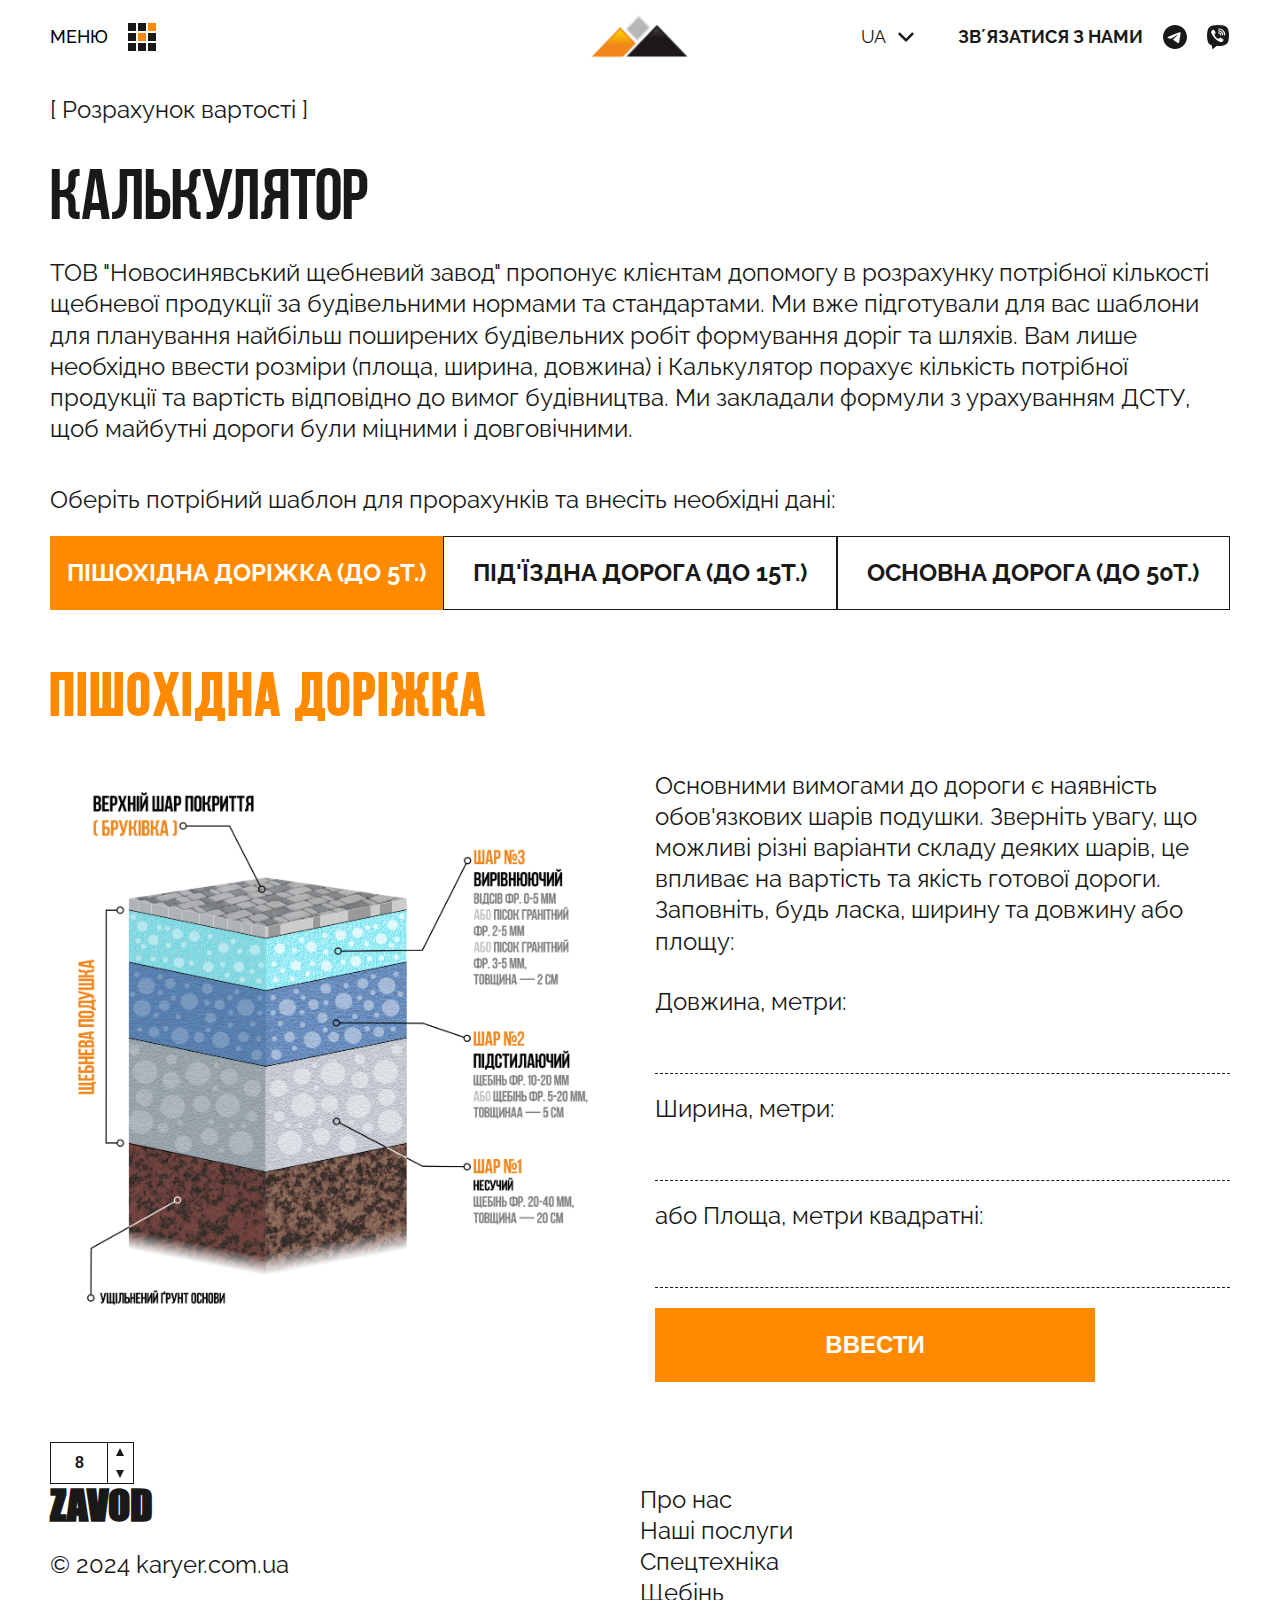
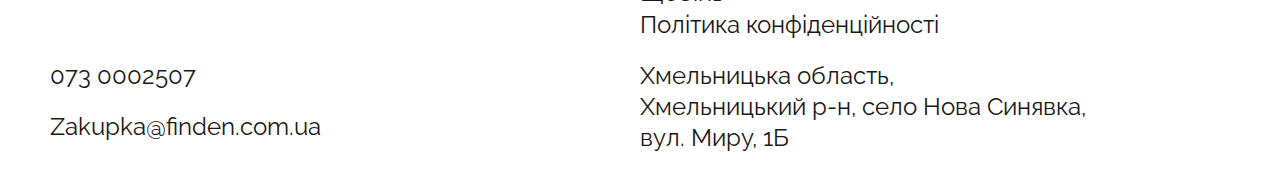
==== commit 6f339da9: "Added input type number to calculator" ====
--- a/calculator.html
+++ b/calculator.html
@@ -137,7 +137,7 @@
                                             <label for="road1_length">Довжина, метри:</label><input
                                                 id="road1_length" type="text"/>
                                             <label for="road1_width">Ширина, метри:</label><input
-                                                id="road1_width" type="email"/>
+                                                id="road1_width" type="text"/>
                                             <label for="road1_square">або Площа, метри квадратні:</label><input
                                                 id="road1_square" type="text"/>
                                         </div>
@@ -165,7 +165,7 @@
                                             <label for="road2_length">Довжина, метри:</label><input
                                                 id="road2_length" type="text"/>
                                             <label for="road2_width">Ширина, метри:</label><input
-                                                id="road2_width" type="email"/>
+                                                id="road2_width" type="text"/>
                                             <label for="road2_square">або Площа, метри квадратні:</label><input
                                                 id="road2_square" type="text"/>
                                         </div>
@@ -191,7 +191,7 @@
                                             <label for="road3_length">Довжина, метри:</label><input
                                                 id="road3_length" type="text"/>
                                             <label for="road3_width">Ширина, метри:</label><input
-                                                id="road3_width" type="email"/>
+                                                id="road3_width" type="text"/>
                                             <label for="road3_square">або Площа, метри квадратні:</label><input
                                                 id="road3_square" type="text"/>
                                         </div>
@@ -213,6 +213,9 @@
                 <button class="btn">Згенерувати PDF</button>
                 <button class="btn">Надіслати замовлення</button>
             </div>
+            <div class="input-number">
+                <input type="number" value="8"/>
+            </div>
         </section>
     </main>
     <footer class="footer">
--- a/assets/css/styles.css
+++ b/assets/css/styles.css
@@ -1450,7 +1450,14 @@
 /* FAQ-block*/
 
 .FAQ-block {
+    padding-top: 60px;
     padding-bottom: 200px;
+}
+
+@media screen and (max-width: 1450px) {
+    .FAQ-block {
+        padding-top: 0;
+    }
 }
 
 .FAQ-block .block-naming {
@@ -2488,10 +2495,10 @@
 
 .select-proxy span {
     position: absolute;
-    right: -12px;
-    top: -12px;
-    width: 48px;
-    height: 48px;
+    right: 0;
+    top: 2px;
+    width: 20px;
+    height: 20px;
     transition: transform 400ms ease;
 }
 
@@ -2500,9 +2507,9 @@
     content:'';
     left: 0;
     top: 0;
-    width: 48px;
-    height: 48px;
-    background: url('../../assets/images/change1.svg') no-repeat left top;
+    width: 100%;
+    height: 100%;
+    background: url('../../assets/images/arr_down.svg') no-repeat left top;
 }
 
 .select-proxy.open span {
@@ -2511,7 +2518,7 @@
 
 @media screen and (max-width: 1390px) {
     .select-proxy span {
-        top: 12px;
+        top: 20px;
         transform: scale(0.85);
     }
 
@@ -2522,9 +2529,9 @@
 
 @media screen and (max-width: 600px) {
     .select-proxy span {
-        top: 28px;
+        top: 0;
         transform: scale(0.7);
-        right: -20px;
+        right: 0;
     }
 
     .select-proxy.open span {
@@ -2722,14 +2729,154 @@
     }
 }
 
-
-
-
-
-
-
-
-
-
-
-
+/* delivery, about us fix */
+.price-block__warning-wrap .usage-block {
+
+}
+
+@media screen and (max-width: 960px) {
+    .price-block .usage-block {
+        padding-bottom: 0;
+    }
+}
+
+/* policy fix*/
+
+.usage-block.policy-block {
+    padding-bottom: 20px;
+}
+
+@media screen and (max-width: 1450px) {
+    .usage-block.policy-block {
+        padding-bottom: 30px;
+    }
+
+    .price-block.policy-wrap {
+        padding-bottom: 30px;
+    }
+}
+
+.text-info-seo {
+    padding-bottom: 50px;
+}
+
+@media screen and (max-width: 960px) {
+
+    .production-hero.conf-block h2 {
+        font-size: 50px;
+    }
+}
+
+
+@media screen and (max-width: 960px) {
+    .delivery-slider .hero-slider__item img, .delivery-slider .hero-slider__item video {
+        height: calc(40vh - 64px);
+        object-fit: cover;
+        object-position: center;
+    }
+
+   .delivery-slider .hero-slider__item h2 {
+        width: 320px;
+        font-size: 72px;
+        left: 16px;
+        top: auto;
+        bottom: 5%;
+        transform: translate(0, 0);
+    }
+}
+
+#preloader {
+    transform: scale(0.5);
+}
+
+@media screen and (max-width: 960px) {
+    #preloader {
+        transform: scale(0.45);
+    }
+}
+
+/* input type="number" */
+
+.input-number input::-webkit-outer-spin-button,
+.input-number input::-webkit-inner-spin-button {
+    opacity:0;
+    height: 40px;
+    padding: 0 5px;
+    margin-right: -10px;
+    margin-left: 10px;
+    position: relative;
+}
+
+.input-number input[type=number] {
+    -moz-appearance: textfield;
+}
+.input-number {
+    position:relative;
+    display: inline-block;
+
+}
+
+.input-number input[type=number] {
+    padding: 10px;
+    height: 42px;
+    margin-bottom: 0;
+    text-align: center;
+    display: inline-block;
+    border: 1px solid #191919;
+    max-width: 84px;
+    font-weight: bold;
+    font-size: 16px;
+    outline:none;
+    box-shadow: inset -25px 0 0 0 #fff, inset -26px 0 0 0 #191919;
+    color: #191919;
+}
+
+.input-number input[type=number]:focus {
+    border-color: #FF8A00;
+    box-shadow: inset -25px 0 0 0 #fff, inset -26px 0 0 0 #FF8A00;
+}
+.input-number:before,
+.input-number:after {
+    content: "";
+    position:absolute;
+    right: 10px;
+    pointer-events: none;
+}
+.input-number:before {
+    top: 6px;
+    width: 0;
+    height: 0;
+    border-style: solid;
+    border-width: 0 4px 8px 4px;
+    border-color: transparent transparent #191919 transparent;
+}
+
+.input-number:after {
+    bottom: 6px;
+    width: 0;
+    height: 0;
+    border-style: solid;
+    border-width: 8px 4px 0 4px;
+    border-color: #191919 transparent transparent transparent;
+}
+
+@media screen and (max-width: 960px) {
+    .input-number input[type=number] {
+        text-align: left;
+        font-size: 14px;
+    }
+}
+
+
+
+
+
+
+
+
+
+
+
+
+
+
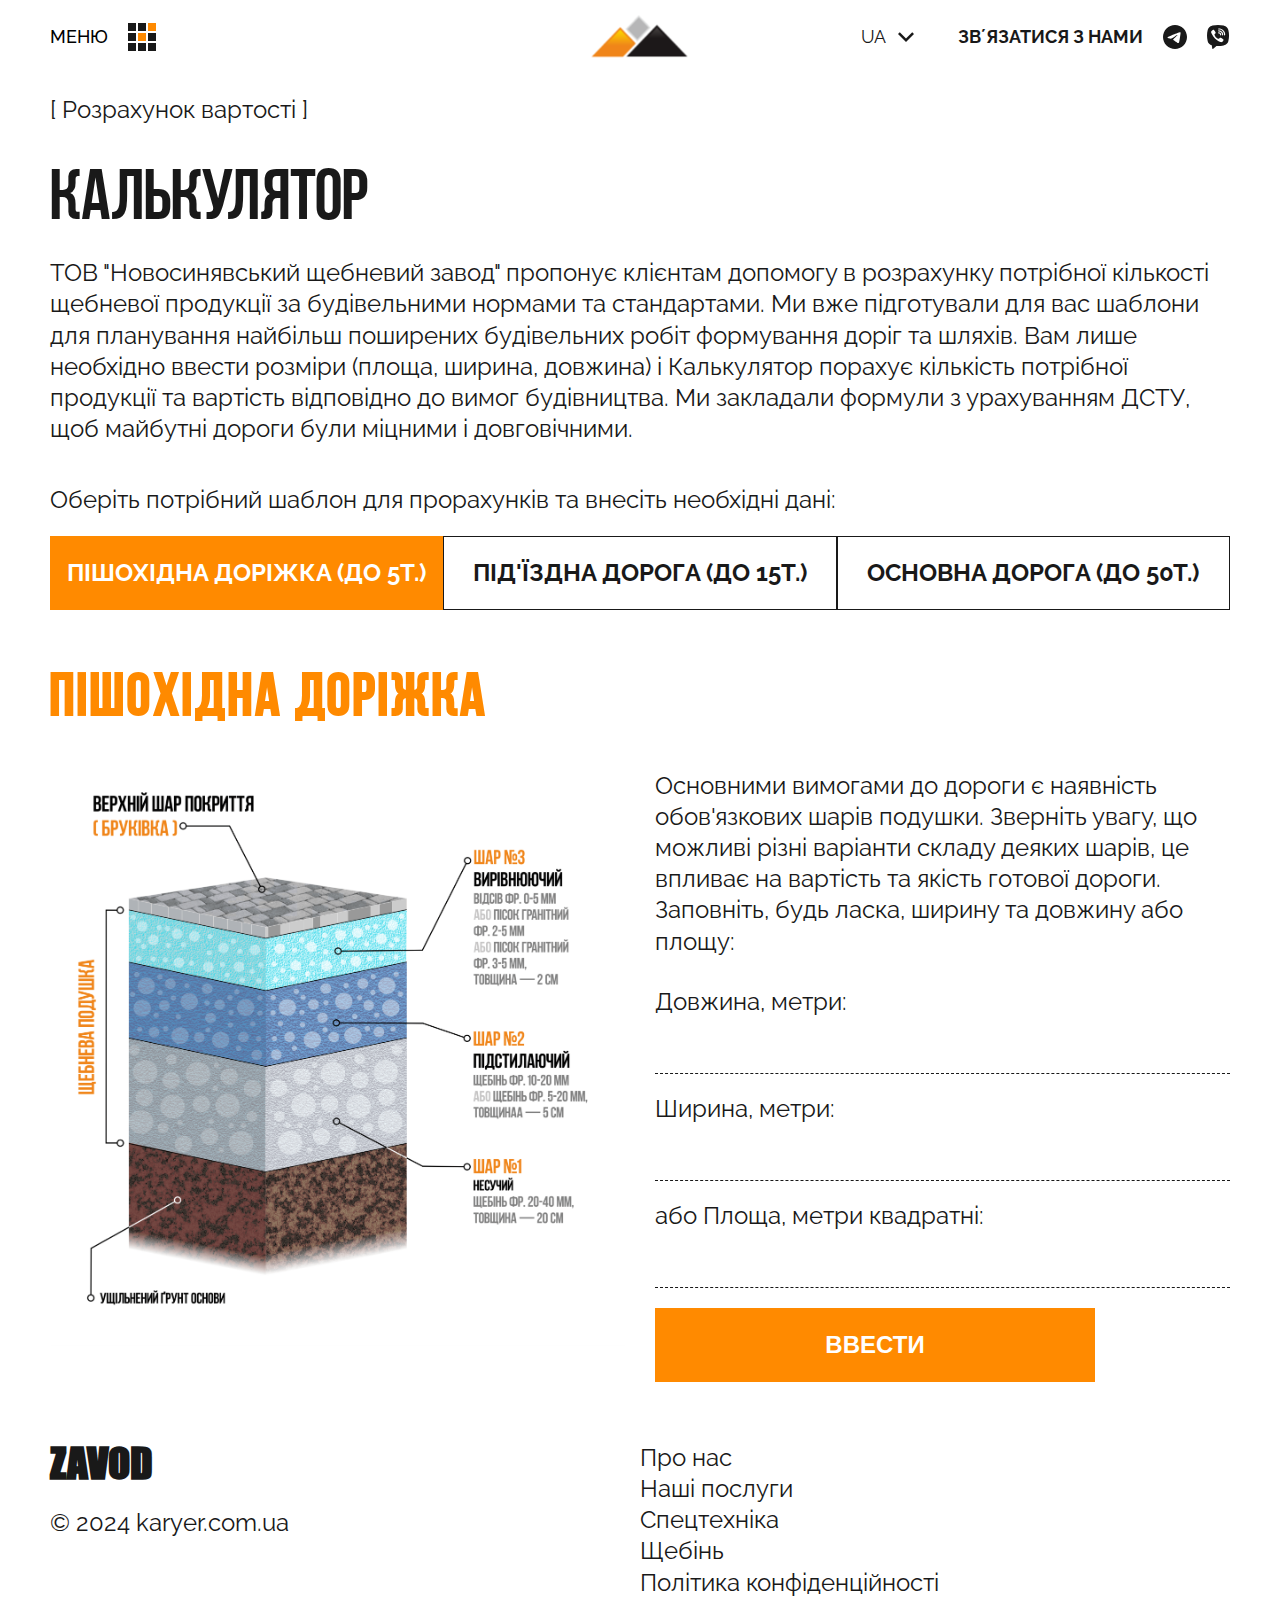
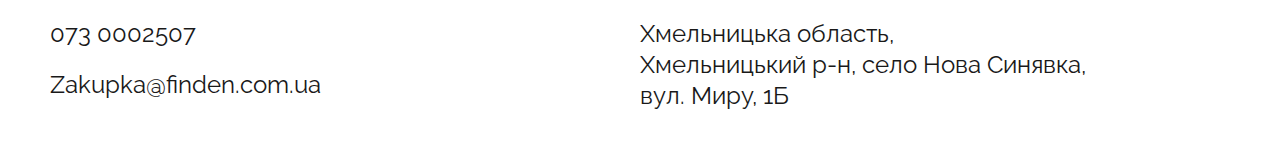
==== commit d0d735a6: "Removed unnecessary node" ====
--- a/calculator.html
+++ b/calculator.html
@@ -213,9 +213,6 @@
                 <button class="btn">Згенерувати PDF</button>
                 <button class="btn">Надіслати замовлення</button>
             </div>
-            <div class="input-number">
-                <input type="number" value="8"/>
-            </div>
         </section>
     </main>
     <footer class="footer">
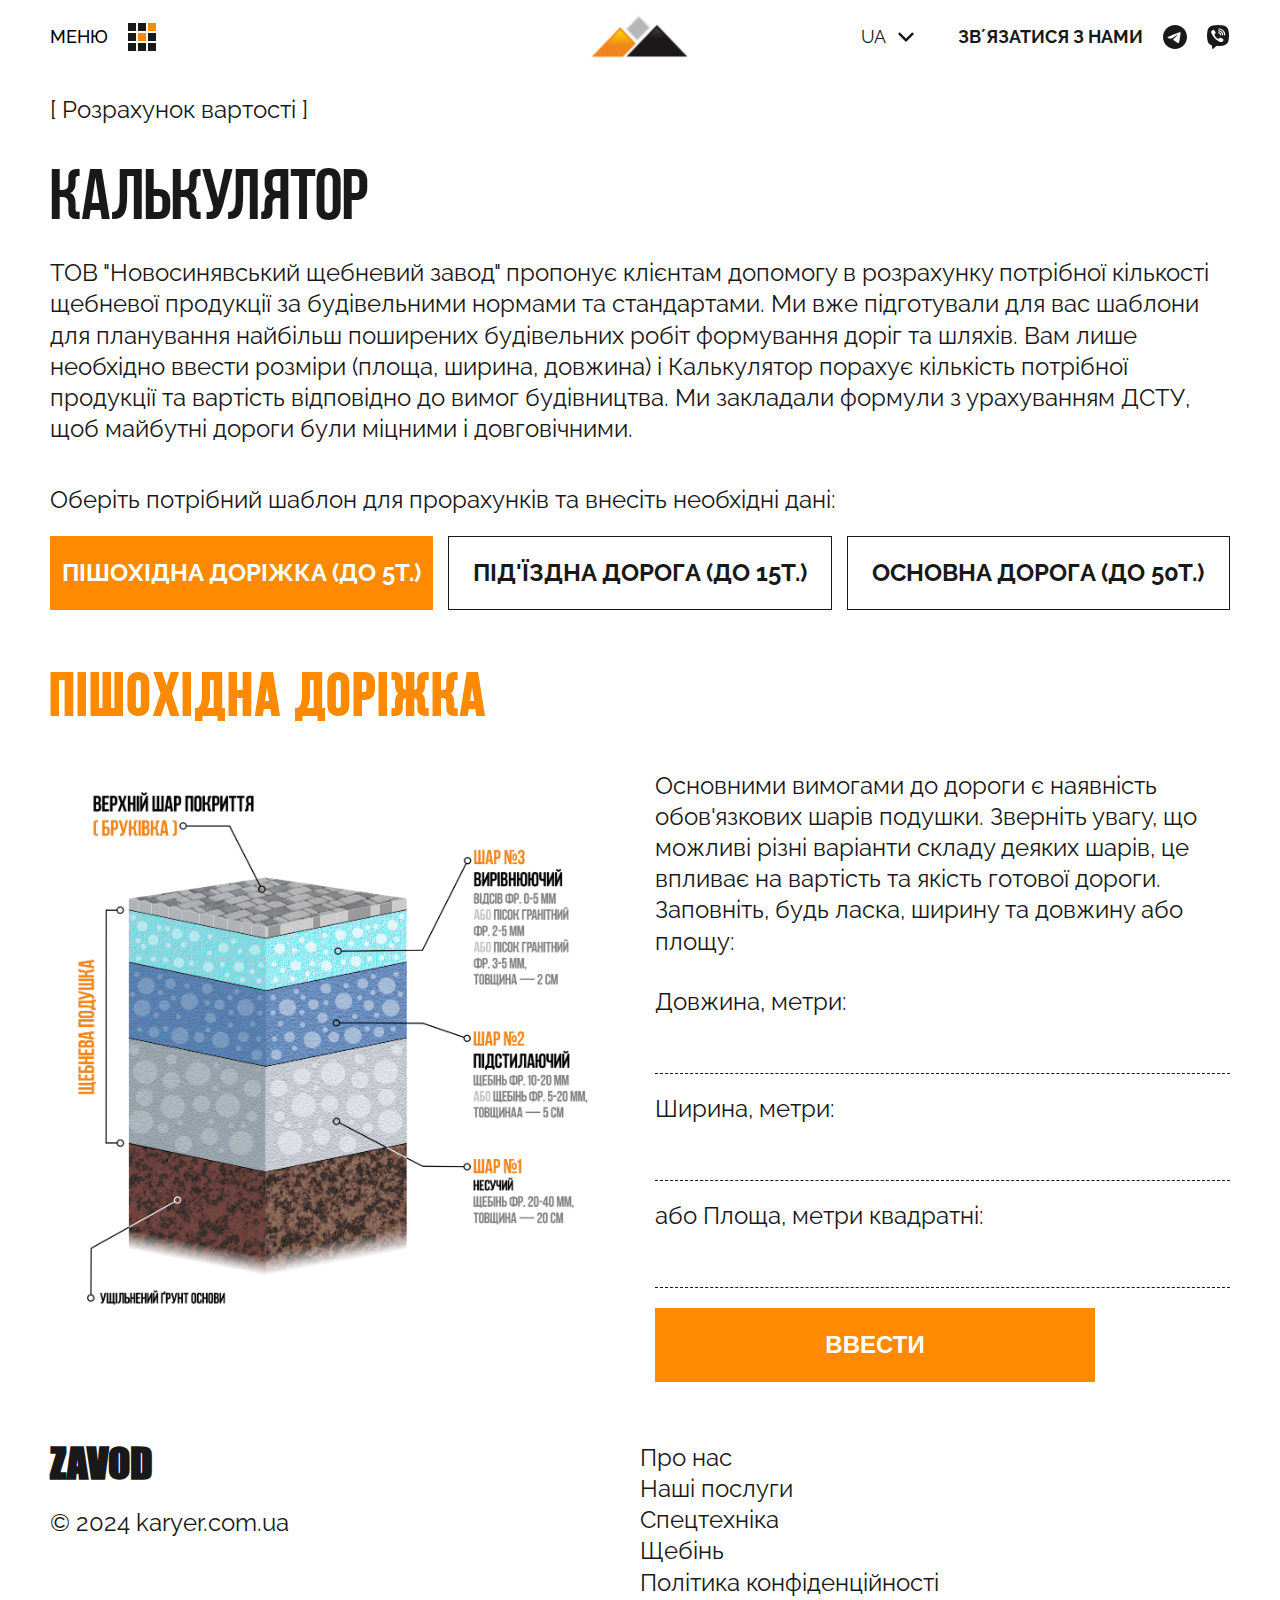
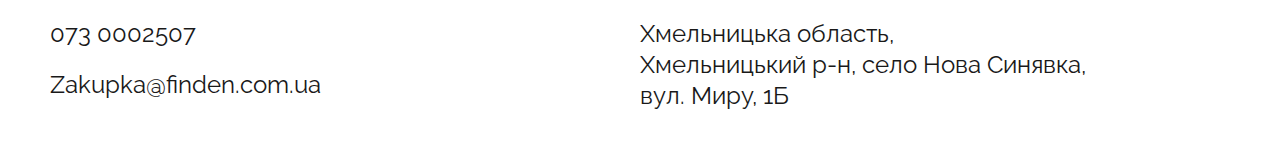
==== commit c302743d: "Added minor css fixes" ====
--- a/calculator.html
+++ b/calculator.html
@@ -117,9 +117,9 @@
                 <p>Оберіть потрібний шаблон для прорахунків та внесіть необхідні дані:</p>
                 <div class="custom-tabs">
                     <ul>
-                        <li data-tab="#tab1">Пішохідна доріжка (до 5т.)</li>
-                        <li data-tab="#tab2">Під'їздна дорога (до 15т.)</li>
-                        <li data-tab="#tab3">Основна дорога (до 50т.)</li>
+                        <li data-tab="#tab1">Пішохідна доріжка (до&nbsp;5т.)</li>
+                        <li data-tab="#tab2">Під'їздна дорога (до&nbsp;15т.)</li>
+                        <li data-tab="#tab3">Основна дорога (до&nbsp;50т.)</li>
                     </ul>
                     <div class="tab-wrap">
                         <div id="tab1">
--- a/assets/css/styles.css
+++ b/assets/css/styles.css
@@ -2277,6 +2277,14 @@
     text-transform: uppercase;
     font-weight: 700;
     font-size: 24px;
+
+    &:first-child {
+        margin-right: 15px;
+    }
+
+    &:last-child {
+        margin-left: 15px;
+    }
 }
 
 .custom-tabs > ul li.active-li {
@@ -2626,6 +2634,14 @@
         width: 100%;
         font-size: 20px;
         height: 50px;
+
+        &:first-child {
+            margin-right: 0;
+        }
+
+        &:last-child {
+            margin-left: 0;
+        }
     }
 
     .custom-tabs > ul li:not(:last-child) {
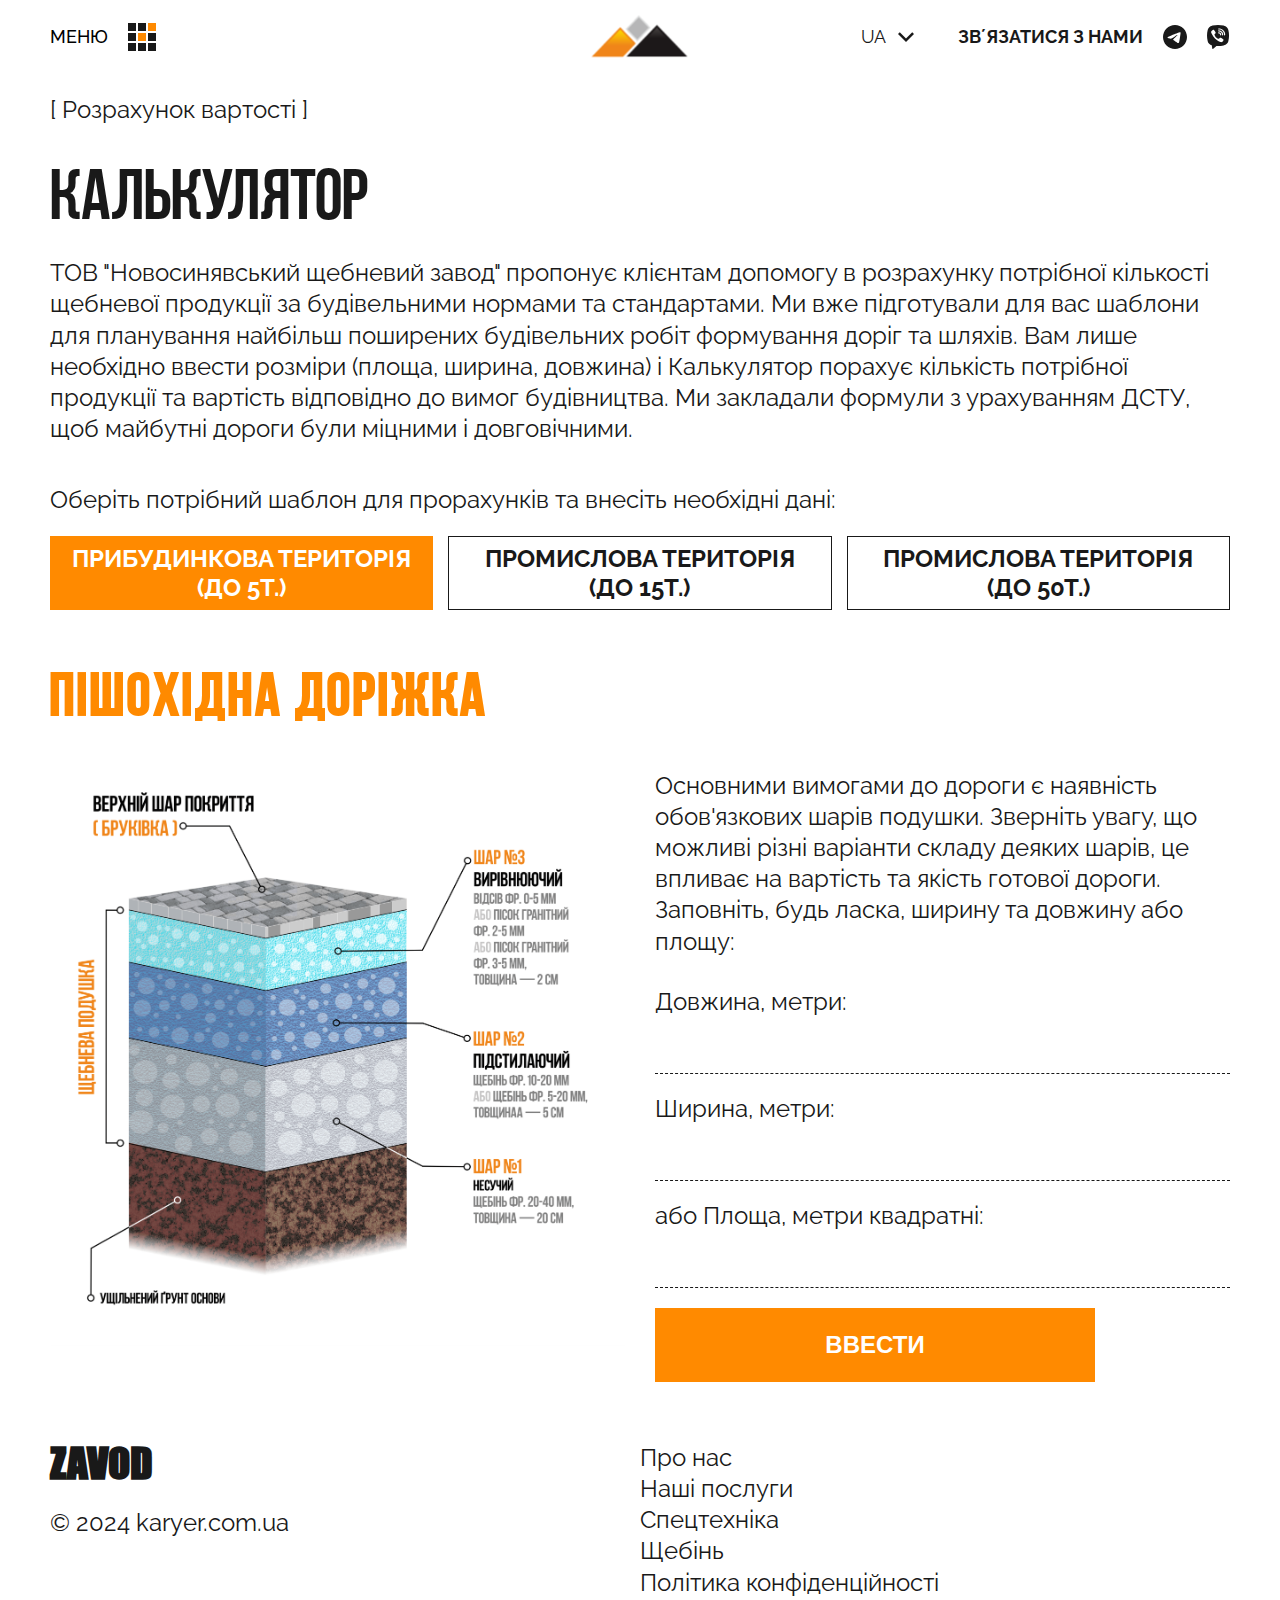
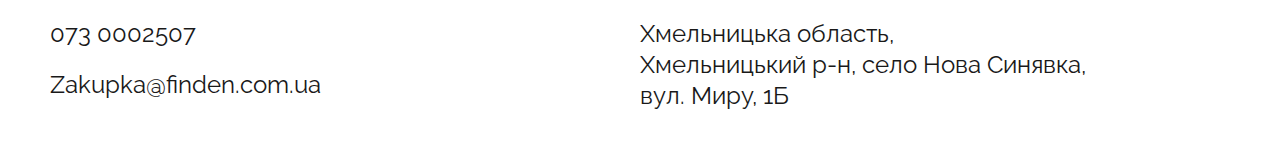
==== commit 505c1b3a: "Changed tab buttons' text" ====
--- a/calculator.html
+++ b/calculator.html
@@ -117,9 +117,9 @@
                 <p>Оберіть потрібний шаблон для прорахунків та внесіть необхідні дані:</p>
                 <div class="custom-tabs">
                     <ul>
-                        <li data-tab="#tab1">Пішохідна доріжка (до&nbsp;5т.)</li>
-                        <li data-tab="#tab2">Під'їздна дорога (до&nbsp;15т.)</li>
-                        <li data-tab="#tab3">Основна дорога (до&nbsp;50т.)</li>
+                        <li data-tab="#tab1">Прибудинкова територія (до&nbsp;5т.)</li>
+                        <li data-tab="#tab2">Промислова територія (до&nbsp;15т.)</li>
+                        <li data-tab="#tab3">Промислова територія (до&nbsp;50т.)</li>
                     </ul>
                     <div class="tab-wrap">
                         <div id="tab1">
--- a/assets/css/styles.css
+++ b/assets/css/styles.css
@@ -2828,7 +2828,7 @@
 }
 .input-number {
     position:relative;
-    display: inline-block;
+    display: block;
 
 }
 
@@ -2883,16 +2883,21 @@
     }
 }
 
-
-
-
-
-
-
-
-
-
-
-
-
-
+.input-proxy {
+    display: none;
+    line-height: normal;
+}
+
+
+
+
+
+
+
+
+
+
+
+
+
+
